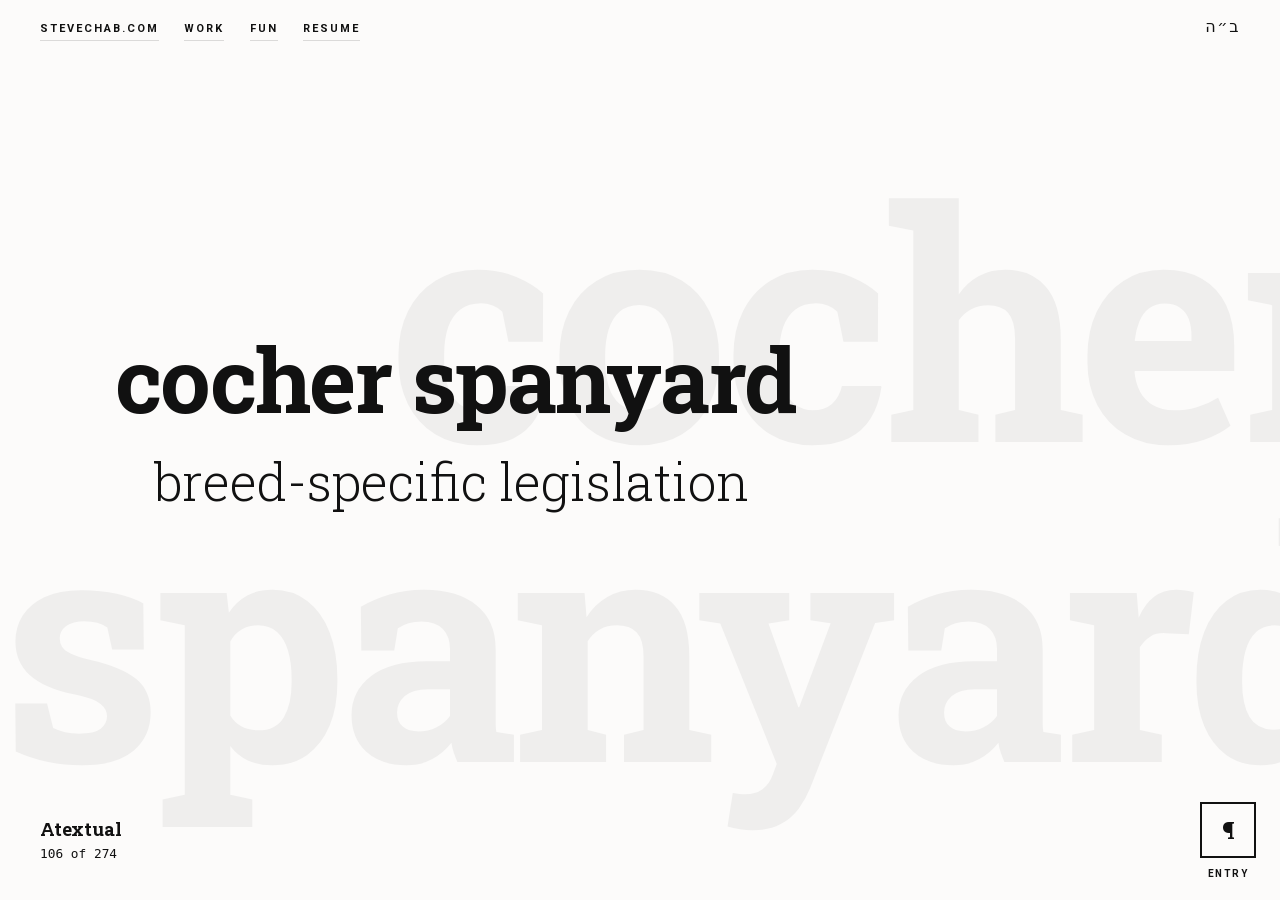
==== atextual/index.html @ 8f7218b8 "I did it." ====
<!doctype html>
<html lang="en">

<head>
  <meta charset="utf-8">
  <title>Atextual, a Dictionary of Fake Band Names by Steve Chab</title>
  <meta name="description" content="A dictionary of fake band names and song titles, hundreds of entries deep. Press for the next one.">
  <meta name="viewport" content="width=device-width, initial-scale=1">
  <link rel="canonical" href="https://stevechab.com/atextual/">

  <meta name="author" content="Steve Chab">
  <meta name="theme-color" content="#fcfbfa" media="(prefers-color-scheme: light)">
  <meta name="theme-color" content="#0a0a0a" media="(prefers-color-scheme: dark)">

  <meta property="og:type" content="website">
  <meta property="og:site_name" content="Steve Chab">
  <meta property="og:url" content="https://stevechab.com/atextual/">
  <meta property="og:title" content="Atextual, a Dictionary of Fake Band Names by Steve Chab">
  <meta property="og:description" content="A dictionary of fake band names and song titles, hundreds of entries deep. Press for the next one.">
  <meta property="og:image" content="https://stevechab.com/share-card.png">
  <meta property="og:image:width" content="1200">
  <meta property="og:image:height" content="630">
  <meta property="og:image:alt" content="Steve Chab's signature mark over his name and the line: I make the internet pretty.">
  <meta name="twitter:card" content="summary_large_image">
  <meta name="twitter:image:alt" content="Steve Chab's signature mark over his name and the line: I make the internet pretty.">

  <link rel="icon" href="../favicon.ico" sizes="32x32">
  <link rel="icon" href="../favicon.svg" type="image/svg+xml">
  <link rel="apple-touch-icon" href="../icon.png">

  <link rel="preload" href="../fonts/roboto-latin.woff2" as="font" type="font/woff2" crossorigin>
  <link rel="preload" href="../fonts/roboto-slab-latin.woff2" as="font" type="font/woff2" crossorigin>

  <link rel="stylesheet" href="../css/site.css">
  <link rel="stylesheet" href="../css/piece.css">

  <style>
    /* ── The entry ────────────────────────────────────────────────────
       Two layers. The ghost is the same term set huge and almost
       invisible, and it runs the height of the frame rather than the
       stage, so a word taller than the stage reads whole instead of
       stopping at the nav. The entry is the readable layer in front. */

    /* The ghost is a child of the frame, so the frame is its containing
       block. */

    .piece { position: relative; }

    /* The head, stage, and bar drop var(--surface), which is the body
       color anyway, so the ghost can run behind them. */

    .piece__head,
    .piece__stage,
    .bar { background: transparent; }

    .entry {
      position: absolute;
      inset: 0;
      margin: 0;
      padding: 8vh 5vw 8vh 9vw;
      display: grid;
      align-content: center;
      overflow: hidden;
      z-index: 1;
    }

    .entry__term {
      margin: 0;
      font-family: var(--font-slab);
      font-weight: 700;
      font-size: clamp(2rem, 7vw, 6rem);
      line-height: 1.05;
      letter-spacing: -.02em;
    }

    .entry__definition {
      margin: 3vh 0 0 3vw;
      font-family: var(--font-slab);
      font-weight: 300;
      font-size: clamp(1.1rem, 4vw, 3.2rem);
      line-height: 1.15;
    }

    /* Full height of the frame, under everything. Grid holds the term
       low and right, so a long one grows upward behind the nav and the
       transform stays free for the slide-in keyframe. */

    .ghost {
      position: absolute;
      inset: 0;
      z-index: 0;
      display: grid;
      align-content: end;
      justify-items: end;
      padding-bottom: 8%;
      overflow: hidden;
      pointer-events: none;
    }

    .ghost__term {
      margin-right: -2vw;
      max-width: none;
      font-family: var(--font-slab);
      font-weight: 700;
      font-size: 25vw;
      line-height: 1;
      letter-spacing: -.025em;
      text-align: right;
      opacity: .05;
    }

    @keyframes entry-in {
      from { opacity: 0; transform: translateY(.6rem); }
      to   { opacity: 1; transform: translateY(0); }
    }

    @keyframes ghost-in {
      0%, 10% { opacity: 0; transform: translateX(-35vw); }
      100%    { opacity: .05; transform: translateX(0); }
    }

    /* Stripped and re-added on every press, so each run is a fresh one.
       It rides on the frame rather than the stage, because the ghost
       hangs off the frame. */

    .is-fresh .entry { animation: entry-in var(--duration-slow) var(--ease-out) 1; }
    .is-fresh .ghost__term { animation: ghost-in calc(var(--duration-slow) * 2) var(--ease-out) 1; }

    /* Without scripting the stage is empty, so it says so and points at
       the raw data. */
    .no-js-note {
      position: relative;
      z-index: 2;
      padding: var(--space-8) 0;
      font-size: 1.05rem;
    }
  </style>
</head>

<body class="piece">

  <a class="skip-link" href="#controls">Skip to the controls</a>

  <header class="shell masthead piece__head">
    <nav class="nav" aria-label="Main">
      <a class="nav__link" href="../">stevechab.com</a>
      <a class="nav__link" href="../work/">Work</a>
      <a class="nav__link" href="../fun/">Fun</a>
      <a class="nav__link" href="../resume/">Resume</a>
    </nav>

    <p class="masthead__baruch" title="Baruch Hashem, blessed is the name"><span class="sr-only">Baruch Hashem, blessed is the name </span><span lang="he">ב״ה</span></p>
  </header>

  <div class="ghost" aria-hidden="true">
    <span class="ghost__term"></span>
  </div>

  <main class="piece__stage">
    <noscript>
      <p class="no-js-note shell">This one runs on JavaScript. Turn it on and reload for the dictionary, or <a href="atextual.json">read the raw entries as JSON</a>.</p>
    </noscript>

    <dl class="entry" id="entry" aria-live="polite">
      <dt class="entry__term"></dt>
      <dd class="entry__definition"></dd>
    </dl>
  </main>

  <div class="shell bar" id="controls" tabindex="-1">
    <div class="bar__id">
      <h1 class="bar__title">Atextual</h1>
      <p class="bar__readout" aria-live="polite"><span class="sr-only">Entry </span><b id="entry-count">1 of 274</b></p>
    </div>

    <div class="bar__controls">
      <div class="control">
        <button class="control__btn" type="button" id="next-btn" aria-labelledby="cap-next">
          <span class="control__mark" aria-hidden="true">&#182;</span>
        </button>
        <span class="control__caption" id="cap-next"><span class="sr-only">Next </span>Entry</span>
      </div>
    </div>
  </div>

  <script>
    (function () {
      var json = [
      { "term": "additional brain invite", "definition": "two heads are better than one" },
      { "term": "alumini", "definition": "aluminum alumni" },
      { "term": "anaphoraphobia", "definition": "anaphoraphobia" },
      { "term": "brain list", "definition": "behavioral economics party" },
      { "term": "brain panel", "definition": "lobotomic accessory" },
      { "term": "brain trust", "definition": "lobotomic savings account" },
      { "term": "Cascade's Palette", "definition": "the treatment of the new confetti sounds uncertain" },
      { "term": "crap and gown", "definition": "nervous scholar" },
      { "term": "fellowship ticker", "definition": "rate of scholars" },
      { "term": "global tweaks", "definition": "mini revolts or adjustments" },
      { "term": "internalish", "definition": "sort of inside" },
      { "term": "modern language meatball", "definition": "departmental logo" },
      { "term": "self-inflicted hiatus", "definition": "accidental vacation" },
      { "term": "semiquincentennial", "definition": "a celebration of prefixes" },
      { "term": "superterse", "definition": "punctual punctuation" },
      { "term": "tartan haze", "definition": "psychedelic bagpipes" },
      { "term": "unheralded librarians", "definition": "accidentally organized not Herald" },
      { "term": "universalizable", "definition": "anarchist scholars" },
      { "term": "vulgarisms", "definition": "new modern language collection" },
      { "term": "comic sans revival", "definition": "evangelical email signature" },
      { "term": "crooked y project", "definition": "make the logo bigger" },
      { "term": "faux crispness", "definition": "afraid to make visible again" },
      { "term": "fluorescence olive", "definition": "the other name for chartreuse" },
      { "term": "genericide", "definition": "pathetic aesthetics" },
      { "term": "isolated business people", "definition": "take off your clipping mask" },
      { "term": "LarvaScript", "definition": "Steve Chab dot calm" },
      { "term": "layer 0", "definition": "transparent background check" },
      { "term": "lazy triangle", "definition": "melting percussionist" },
      { "term": "light black", "definition": "dark white" },
      { "term": "necrocolors", "definition": "goth Pantone swatches" },
      { "term": "neutral brand interaction", "definition": "make the logo bigger" },
      { "term": "pixels per finger", "definition": "cubits for computing" },
      { "term": "subtle obsession with specificity", "definition": "essentially quirky images" },
      { "term": "subtly brutalist", "definition": "slight vanity constraints" },
      { "term": "ultra lava", "definition": "fluorescent salmon" },
      { "term": "vague colors", "definition": "grayscale gayscale" },
      { "term": "vertically centered", "definition": "symmetrically planked" },
      { "term": "wrong theory", "definition": "ruin your creations" },
      { "term": "bat shortage", "definition": "splurge for chiroptera" },
      { "term": "chocolate rifles", "definition": "when it's okay to put a gun in your mouth" },
      { "term": "chromatoast", "definition": "chromatic croutons" },
      { "term": "crock potty mouth", "definition": "vulgar food innuendos" },
      { "term": "cucumbersome", "definition": "giant cucumber" },
      { "term": "elvis pretzely", "definition": "snacks with pompadours" },
      { "term": "experimental orchard", "definition": "polyrhythmic cocktail" },
      { "term": "farmy", "definition": "agricultural manner" },
      { "term": "hogs & kisses", "definition": "bacon addiction" },
      { "term": "holy curds", "definition": "pure" },
      { "term": "honeycreeper", "definition": "horrible molasses surplus" },
      { "term": "Institute for Maple Syrup", "definition": "6 degrees of Canadian bacon" },
      { "term": "lean hogs", "definition": "jumbo shrimp" },
      { "term": "major sours", "definition": "authoritartive" },
      { "term": "matte spinach finish", "definition": "milk-dusted veggies" },
      { "term": "poisonous edibles", "definition": "noxious noshing" },
      { "term": "regal drooler", "definition": "pit bull waiting for table scraps" },
      { "term": "salmon haggis", "definition": "fish gut delicacy" },
      { "term": "secular cheesecake", "definition": "use Swiss to sanctify" },
      { "term": "sky busting", "definition": "that goose is too far away" },
      { "term": "smart chunks", "definition": "genius barf" },
      { "term": "spooky banana font", "definition": "nature's invisible ink" },
      { "term": "tunnel cake", "definition": "birthday rat" },
      { "term": "bony laugh", "definition": "skeletal snicker" },
      { "term": "boxed parrot", "definition": "mail-order taxidermy" },
      { "term": "brief fright", "definition": "from zero to fearful" },
      { "term": "carbonated blood", "definition": "sparkling morbidity" },
      { "term": "cartoon rainbow of blood", "definition": "anything fake" },
      { "term": "cartoon roboticist", "definition": "mad imaginary villain" },
      { "term": "choice test subjects", "definition": "delicious specimens" },
      { "term": "deathinition", "definition": "morbid dictionary entry" },
      { "term": "deathoscope", "definition": "Hubble's rubble laser" },
      { "term": "deathscort", "definition": "from womb to tomb" },
      { "term": "destructivity", "definition": "scab picker" },
      { "term": "duct tape worm", "definition": "patched by parasites" },
      { "term": "epic smear job", "definition": "ample smearing" },
      { "term": "identity nightmare", "definition": "being insecure to the point of terror" },
      { "term": "meh lab", "definition": "illegally harnessed boredom" },
      { "term": "metallic space cougar", "definition": "mom's intergalactic cockpit" },
      { "term": "revengine", "definition": "revenge engine" },
      { "term": "secretly relieved", "definition": "cloaked catheter" },
      { "term": "skull farmer", "definition": "digging up remains" },
      { "term": "turning janitrix", "definition": "female custodial hooker" },
      { "term": "victims of overchoice", "definition": "ruined by ampleness" },
      { "term": "working flies", "definition": "insects on a mission" },
      { "term": "algorhythms", "definition": "" },
      { "term": "ambient banger", "definition": "sounds of nodding heads" },
      { "term": "audiosalve", "definition": "acoustic lotion" },
      { "term": "basement feels", "definition": "emo house shows" },
      { "term": "bit banger", "definition": "chiptune trap" },
      { "term": "dismal niche", "definition": "stuck in a sub-genre" },
      { "term": "Dr. Pancake and the Electric Stoves", "definition": "deathcore breeding ground for roller skaters" },
      { "term": "guttural approval", "definition": "vocalist who prefers brie" },
      { "term": "heckno", "definition": "evangelical EDM compilation" },
      { "term": "hefty leek", "definition": "Heavy Vegetable cover band" },
      { "term": "meth grips", "definition": "secular hip-hop addiction" },
      { "term": "music of the gaps", "definition": "personalized" },
      { "term": "smooth gabber", "definition": "jumbo shrimp juking it out" },
      { "term": "tonal annihilation", "definition": "chords of death" },
      { "term": "Africadabra", "definition": "black magic" },
      { "term": "anti-entertainment", "definition": "haters of fun" },
      { "term": "assault raffle", "definition": "buy every 50/50 ticket" },
      { "term": "battery pits", "definition": "the uneatable part of a battery" },
      { "term": "bitter & blind critic barking", "definition": "opportunities for stress and fear" },
      { "term": "boar meats world", "definition": "pigs in puberty" },
      { "term": "bungsnot", "definition": "you're a booger stopper" },
      { "term": "coal rainbow", "definition": "gay chemical spill" },
      { "term": "cocher spanyard", "definition": "breed-specific legislation" },
      { "term": "cocoa butler", "definition": "salve for servants" },
      { "term": "complicated hoard progression", "definition": "organized beyond recognition" },
      { "term": "crunchy mommy porn", "definition": "50 shades of organic whey" },
      { "term": "David Blame", "definition": "reciprocal circus acts" },
      { "term": "dismantling batteries", "definition": "wear gloves" },
      { "term": "fluxtravagant", "definition": "extreme flux" },
      { "term": "future clips", "definition": "feminist haircut critique" },
      { "term": "glass lightning rod", "definition": "anything fragile" },
      { "term": "goat dents", "definition": "don't park in a petting zoo" },
      { "term": "golden marches", "definition": "fast food identity politics" },
      { "term": "homotextual", "definition": "transgender trendsetter" },
      { "term": "imaginating", "definition": "examinating imagined images" },
      { "term": "irregular replies", "definition": "suspicion confirmed" },
      { "term": "knitted uterus", "definition": "womb simulator" },
      { "term": "laxatative", "definition": "continuous laxatives" },
      { "term": "merry chrispness", "definition": "tis the season for focus" },
      { "term": "midnightish", "definition": "about midnight" },
      { "term": "mobile composting", "definition": "throwing apple cores from a vehicle" },
      { "term": "mooty blues", "definition": "big" },
      { "term": "newborn vipers", "definition": "bitin' worms" },
      { "term": "paradoxical oxymoron", "definition": "illogically unacceptable" },
      { "term": "party residue", "definition": "wear shoes" },
      { "term": "Polish phonetic spelling", "definition": "shinola" },
      { "term": "Prita", "definition": "calico at legal drinking age" },
      { "term": "probablems", "definition": "probable problem" },
      { "term": "probelly", "definition": "probably spelled wrong" },
      { "term": "purgative purgatively", "definition": "proper obliteration" },
      { "term": "rainbow drool", "definition": "that spit is gay" },
      { "term": "raving excel lunatic", "definition": "techno for admins" },
      { "term": "scuba driver", "definition": "scuber" },
      { "term": "shark value", "definition": "the recordings of natural predators" },
      { "term": "shooter downer", "definition": "phase never" },
      { "term": "silent consonants", "definition": "pshhhh" },
      { "term": "silver streakers", "definition": "nudist gym for seniors" },
      { "term": "slow danger", "definition": "sloth with rabies" },
      { "term": "suddenlies", "definition": "almost now" },
      { "term": "super face glue", "definition": "sticky smirk" },
      { "term": "super obliterated", "definition": "nukes and crannies" },
      { "term": "tin foliage", "definition": "preserved while falling" },
      { "term": "tornadic tendencies", "definition": "spheroid addiction" },
      { "term": "transparents", "definition": "momdudes" },
      { "term": "trapezoidish", "definition": "not spheroidal" },
      { "term": "velocichiropractor", "definition": "Jurassic adjustments" },
      { "term": "we'ren't", "definition": "we were not a contraction" },
      { "term": "woahzards", "definition": "unnaturally forward wizards" },
      { "term": "woezards", "definition": "sorely sorrowful wizards" },
      { "term": "zombie aids", "definition": "also kills vampires" },
      { "term": "1000+ rebuttals", "definition": "a different type of overwhelming" },
      { "term": "abba lens", "definition": "godly perspective" },
      { "term": "artificial irreverence", "definition": "atheism" },
      { "term": "atextual", "definition": "hermeneutics troll" },
      { "term": "atomic blessing", "definition": "elaborate groanings of the Holy Spirit" },
      { "term": "black power naps", "definition": "ankh won't save you" },
      { "term": "californification", "definition": "state of sin" },
      { "term": "chiefs of thousands", "definition": "OG middle managers" },
      { "term": "cult therapy", "definition": "new ways of feeling ways of feeling new" },
      { "term": "dead luxury", "definition": "you can't take it with you" },
      { "term": "defy science", "definition": "or deify science" },
      { "term": "exegetical imprecision", "definition": "the mother of liberal theology" },
      { "term": "folklorization", "definition": "religion as commodity" },
      { "term": "gnarly menorah", "definition": "psychedelic klezmer" },
      { "term": "hefty leek", "definition": "Passover seder whip" },
      { "term": "illusions of progress", "definition": "faith in man" },
      { "term": "impastor", "definition": "not real clergy" },
      { "term": "improverbs", "definition": "liberal theology" },
      { "term": "kingdomize", "definition": "Jesus as King" },
      { "term": "logical jesus", "definition": "full" },
      { "term": "Lukewarmness", "definition": "fuzzy Gospel feeling" },
      { "term": "Mennonite mosh pit", "definition": "strange fire" },
      { "term": "moderately immortal", "definition": "kinda living forever" },
      { "term": "neurotheology", "definition": "sheep resonance imaging" },
      { "term": "newt covenant", "definition": "reptiligion" },
      { "term": "nun stop", "definition": "convenience store for clergy" },
      { "term": "ontological tests", "definition": "large multinational qualitative study" },
      { "term": "ordainary", "definition": "ordinary ordination" },
      { "term": "pastorized", "definition": "Renewed Covenant Fidelity" },
      { "term": "paypalcy", "definition": "Vaticanal PayPal account" },
      { "term": "plagued by pink", "definition": "pink eye on Pesach" },
      { "term": "pow'r", "definition": "power but shorter" },
      { "term": "prophetic ecstasy", "definition": "Franciscan frenzy" },
      { "term": "repent of whatever", "definition": "consecrate that thing" },
      { "term": "resurrexual", "definition": "Jesus is my husband" },
      { "term": "reverse jinx", "definition": "blessing in disguise" },
      { "term": "sheep imaging", "definition": "the Good Shepherd knows your thoughts" },
      { "term": "singlasses", "definition": "dark worldview" },
      { "term": "singular female sufformative", "definition": "perfect Jewish wife" },
      { "term": "supernatural soliciting", "definition": "sympathetic church shopping" },
      { "term": "swatchtower", "definition": "Latter Day Paints" },
      { "term": "swine shepherd", "definition": "Satan himself" },
      { "term": "terminal generation", "definition": "repent: the end is near" },
      { "term": "TERUACH", "definition": "Spirit-filled shofar factory" },
      { "term": "volitional nuance", "definition": "subtly willing power" },
      { "term": "acoustic tweezers", "definition": "my favorite appliance" },
      { "term": "behavioral nudges", "definition": "mini manipulations" },
      { "term": "cosmic eraser", "definition": "the object of worship for Stephen Hawkings" },
      { "term": "cosmic parent", "definition": "the object of worship for Stephen Hawkings" },
      { "term": "genetic dullness", "definition": "you look boring" },
      { "term": "humanized rat model", "definition": "Hell to Pitt" },
      { "term": "infantitive", "definition": "and scream they do" },
      { "term": "moon in a bag", "definition": "win at science" },
      { "term": "neurotured", "definition": "healthy neurological diet" },
      { "term": "pigs in a mylar blanket", "definition": "men wrapped in a space suit" },
      { "term": "robosapien", "definition": "more human than human" },
      { "term": "sirs vaccine", "definition": "formality guard" },
      { "term": "solve this puzzle to prove your humanity", "definition": "science" },
      { "term": "subliminal neo-nazism", "definition": "scielence" },
      { "term": "teeth to gum ratio", "definition": "smile" },
      { "term": "umptillionth", "definition": "billions and billions" },
      { "term": "!!''", "definition": "Pronounced False" },
      { "term": "1000 categories", "definition": "field of checkboxes" },
      { "term": "accordions reduce visibility", "definition": "polka bands on a foggy night" },
      { "term": "anonymized snippets", "definition": "byte marks" },
      { "term": "app-athy", "definition": "big brother is watching you laugh out loud" },
      { "term": "authentication outage", "definition": "get off my lawn" },
      { "term": "backticking", "definition": "`this is not a quote`" },
      { "term": "bad request", "definition": "400 reasons to say no" },
      { "term": "blurbing", "definition": "summary snippets" },
      { "term": "bulletize", "definition": "make everything a list" },
      { "term": "case insensitivity", "definition": "shift your senses" },
      { "term": "categorization theory", "definition": "humans aren't strictly rational" },
      { "term": "cipients", "definition": "re: re: re: (no subject)" },
      { "term": "code-blooded", "definition": "outstanding implementations" },
      { "term": "core clobberer", "definition": "delete all the apples" },
      { "term": "corrupt attachments", "definition": "inverted icons" },
      { "term": "custom validity", "definition": "sourcing self" },
      { "term": "data deaf", "definition": "flush privileges" },
      { "term": "domain gnomes", "definition": "trolls that hoard your names dot com" },
      { "term": "ehoarding", "definition": "delete nothing" },
      { "term": "epic sub-task", "definition": "nested tedium" },
      { "term": "escape tool", "definition": "ejectable media" },
      { "term": "feral ampersand", "definition": "extended retro" },
      { "term": "firehosey", "definition": "exquisite and fine whining" },
      { "term": "firewall punching", "definition": "property of cluster services" },
      { "term": "fuzzy matching", "definition": "bigfoot is blurry" },
      { "term": "happiness bucket", "definition": "vats of overflowing data" },
      { "term": "infoglut", "definition": "too much information to assimilate" },
      { "term": "information scent", "definition": "resolving secrets" },
      { "term": "internet hate crimes", "definition": "straw men talking ship" },
      { "term": "lurker", "definition": "persuasive digital experiences" },
      { "term": "machine olfaction", "definition": "“Alexa" },
      { "term": "mixed reality", "definition": "digital certainty index" },
      { "term": "murky privacy waters", "definition": "piece of the puddle" },
      { "term": "new orphan report", "definition": "starving African baby calendar" },
      { "term": "no good skin tone", "definition": "racist emoji" },
      { "term": "online grooming tactics", "definition": "check yourself before you selfie stick yourself" },
      { "term": "operational potpourri", "definition": "not currently surfaced" },
      { "term": "other bucket", "definition": "dirty data live here" },
      { "term": "permission wizard", "definition": "test tube genie" },
      { "term": "positive falses", "definition": "def not" },
      { "term": "pretty errors", "definition": "clunk city" },
      { "term": "python scraper", "definition": "wear gloves" },
      { "term": "re-cursed recursion", "definition": "spheroidal" },
      { "term": "rich operator", "definition": "sort by top hated" },
      { "term": "robosexual", "definition": "hard-on technology" },
      { "term": "scrubbing routine", "definition": "clean data are happy data" },
      { "term": "sealed sub-community boat", "definition": "private internet cruise" },
      { "term": "search engine physics", "definition": "gravity" },
      { "term": "sin is just malware", "definition": "trojan cockroach celebrated" },
      { "term": "strange characters", "definition": "text sanitization" },
      { "term": "three column collapse", "definition": "colonnaded accordionists" },
      { "term": "touch collection", "definition": "swipe and pinch doom" },
      { "term": "traversing eternity", "definition": "oh-my-God machine" },
      { "term": "trivial polyfill", "definition": "useless degraded grace" },
      { "term": "ubiquitous computing", "definition": "this" },
      { "term": "unaugmented", "definition": "your mind is out of context" },
      { "term": "unnaturally forward", "definition": "digital etiquette blunder" },
      { "term": "utility fog", "definition": "blankly staring at 1000 yogurts" },
      { "term": "wizard flow", "definition": "black magic emcees" }
      ];

      var term       = document.querySelector('.entry__term');
      var definition = document.querySelector('.entry__definition');
      var ghost      = document.querySelector('.ghost__term');
      var count      = document.getElementById('entry-count');
      var frame      = document.body;
      var button     = document.getElementById('next-btn');
      var mark       = button.querySelector('.control__mark');

      // Opens at a random entry, then reads forward in order and wraps.
      var current = Math.floor(Math.random() * json.length);
      var first   = true;

      function nextEntry() {
        if (!first) { current = (current + 1) % json.length; }
        first = false;

        var i = current;
        term.textContent       = json[i].term;
        definition.textContent = json[i].definition;
        ghost.textContent      = json[i].term;
        count.textContent      = (i + 1) + ' of ' + json.length;

        // Restart the run: strip the class, force a reflow so the
        // browser sees the animation end, then put it back.
        frame.classList.remove('is-fresh');
        void frame.offsetWidth;
        frame.classList.add('is-fresh');
      }

      function turnMark() {
        mark.classList.remove('control__mark--turning');
        void mark.offsetWidth;
        mark.classList.add('control__mark--turning');
      }

      mark.addEventListener('animationend', function () {
        mark.classList.remove('control__mark--turning');
      });

      button.addEventListener('click', function () {
        nextEntry();
        turnMark();
      });

      nextEntry();
    }());
  </script>

  <script src="../js/jump.js" defer></script>

</body>

</html>
---- css/site.css ----
/* ==================================================================
   stevechab.com — the shell
   ==================================================================
   Tokens, base elements, and the parts every page carries: skip link,
   running head, footer, wordmark, focus, motion guard, print. Page
   layout lives in each page's own partial.

   Contrast ratios in comments are measured. WCAG 2.2 AA asks 4.5:1
   for body text, 3:1 for large text and non-text UI.
   ================================================================== */

/* ------------------------------------------------------------------
   Fonts, self-hosted
   ------------------------------------------------------------------
   Variable builds: one file per family per subset carries the whole
   100 to 900 axis. unicode-range keeps latin-ext unfetched until a
   page sets a character in it, so an English page takes the two latin
   files and stops.

   Licence and provenance: web/fonts/LICENSE.txt
   ------------------------------------------------------------------ */

@font-face {
  font-family: 'Roboto';
  font-style: normal;
  font-weight: 100 900;
  font-display: swap;
  src: url(../fonts/roboto-latin-ext.woff2) format('woff2');
  unicode-range: U+0100-02BA, U+02BD-02C5, U+02C7-02CC, U+02CE-02D7, U+02DD-02FF,
    U+0304, U+0308, U+0329, U+1D00-1DBF, U+1E00-1E9F, U+1EF2-1EFF, U+2020,
    U+20A0-20AB, U+20AD-20C0, U+2113, U+2C60-2C7F, U+A720-A7FF;
}

@font-face {
  font-family: 'Roboto';
  font-style: normal;
  font-weight: 100 900;
  font-display: swap;
  src: url(../fonts/roboto-latin.woff2) format('woff2');
  unicode-range: U+0000-00FF, U+0131, U+0152-0153, U+02BB-02BC, U+02C6, U+02DA, U+02DC,
    U+0304, U+0308, U+0329, U+2000-206F, U+20AC, U+2122, U+2191, U+2193,
    U+2212, U+2215, U+FEFF, U+FFFD;
}

@font-face {
  font-family: 'Roboto Slab';
  font-style: normal;
  font-weight: 100 900;
  font-display: swap;
  src: url(../fonts/roboto-slab-latin-ext.woff2) format('woff2');
  unicode-range: U+0100-02BA, U+02BD-02C5, U+02C7-02CC, U+02CE-02D7, U+02DD-02FF,
    U+0304, U+0308, U+0329, U+1D00-1DBF, U+1E00-1E9F, U+1EF2-1EFF, U+2020,
    U+20A0-20AB, U+20AD-20C0, U+2113, U+2C60-2C7F, U+A720-A7FF;
}

@font-face {
  font-family: 'Roboto Slab';
  font-style: normal;
  font-weight: 100 900;
  font-display: swap;
  src: url(../fonts/roboto-slab-latin.woff2) format('woff2');
  unicode-range: U+0000-00FF, U+0131, U+0152-0153, U+02BB-02BC, U+02C6, U+02DA, U+02DC,
    U+0304, U+0308, U+0329, U+2000-206F, U+20AC, U+2122, U+2191, U+2193,
    U+2212, U+2215, U+FEFF, U+FFFD;
}


:root {
  color-scheme: light dark;

  /* --- primitives: ink and paper --- */
  --black: #000;
  --white: #fff;
  --ink-900: #111;          /* body text on light */
  --paper-50: #fcfbfa;      /* light surface */
  --ink-050: #f2f0ee;       /* body text on dark */
  --paper-950: #0a0a0a;     /* dark surface */

  /* --- primitives: the accent ramp, one hue family --- */
  --accent-300: #f89;       /* 9.23:1 on #000, hover on dark */
  --accent-400: #f67;       /* 7.42:1 on #000, 6.99:1 on #0a0a0a */
  --accent-600: #d24;       /* 4.79:1 on #fff, 4.55:1 on #fcfbfa */
  --accent-800: #b23;       /* 6.20:1 on #fff, hover on light */

  /* --- semantic: light surface (default) --- */
  --surface: var(--paper-50);
  --surface-raised: var(--white);
  --text: var(--ink-900);
  --rule: rgba(17, 17, 17, .14);
  --link: var(--accent-600);
  --link-hover: var(--accent-800);
  --focus-ring: var(--accent-600);
  --selection: #f89;

  /* --- type --- */
  --font-slab: 'Roboto Slab', Georgia, 'Times New Roman', serif;
  --font-sans: 'Roboto', system-ui, -apple-system, sans-serif;
  --font-mono: ui-monospace, 'SF Mono', Menlo, monospace;
  --text-xs:   .75rem;
  --text-sm:   .875rem;
  --text-base: 1.0625rem;
  --text-lg:   1.25rem;
  --text-xl:   1.5625rem;
  --text-2xl:  1.953rem;
  --text-3xl:  2.441rem;
  --text-4xl:  3.052rem;
  --leading-tight: 1.15;
  --leading-snug: 1.35;
  --leading-normal: 1.75;
  --measure: 65ch;

  /* --- spacing, 4px base --- */
  --space-1: .25rem;
  --space-2: .5rem;
  --space-3: .75rem;
  --space-4: 1rem;
  --space-6: 1.5rem;
  --space-8: 2rem;
  --space-12: 3rem;
  --space-16: 4rem;
  --space-24: 6rem;

  /* --- borders and radius --- */
  --border-width: 1px;
  --border-width-thick: 2px;
  --radius-sm: 2px;

  /* --- z-index, no magic numbers --- */
  --z-base: 0;
  --z-raised: 10;
  --z-sticky: 100;
  --z-header: 1000;
  --z-overlay: 10000;

  /* --- motion --- */
  --duration-fast: .18s;
  --duration-slow: 1s;
  --ease-out: cubic-bezier(.22, 1, .36, 1);
  --ease-in-out: cubic-bezier(.65, 0, .35, 1);

  /* --- shell --- */
  --shell-max: 1560px;
  --shell-pad: 2.5rem;
}

@media (prefers-color-scheme: dark) {
  :root {
    --surface: var(--paper-950);
    --surface-raised: var(--black);
    --text: var(--ink-050);
    --rule: rgba(242, 240, 238, .18);
    --link: var(--accent-400);
    --link-hover: var(--accent-300);
    --focus-ring: var(--accent-400);
    --selection: #d24;
  }
}

@media (max-width: 767px) {
  :root { --shell-pad: 1.25rem; }
}

/* ==================================================================
   Base
   ================================================================== */

*, *::before, *::after { box-sizing: border-box; }

html {
  -webkit-text-size-adjust: 100%;
  scroll-behavior: smooth;
}

body {
  margin: 0;
  background: var(--surface);
  color: var(--text);
  font-family: var(--font-sans);
  font-weight: 300;
  font-size: var(--text-base);
  line-height: var(--leading-normal);
  padding-bottom: var(--space-8);
}

::selection { background: var(--selection); color: var(--ink-900); }

img, svg, video, canvas, iframe { max-width: 100%; vertical-align: middle; }

/* The width and height attributes reserve the box before the file
   lands; height: auto lets it shrink with the column and keep the
   ratio. A <video> needs it said out loud, or the height attribute is
   taken as a pixel height and the frame stretches. */
img, video { height: auto; }

h1, h2, h3, h4 { font-family: var(--font-slab); font-weight: 700; }

a {
  color: var(--link);
  text-decoration: underline;
  text-decoration-thickness: 1.5px;
  text-underline-offset: .22em;
  text-decoration-skip-ink: none;
  transition: text-decoration-thickness var(--duration-fast) var(--ease-out);
}

a:hover {
  color: var(--link-hover);
  text-decoration-thickness: 3px;
}

/* One ring, measured over 3:1 on both surfaces. */
a:focus-visible,
button:focus-visible,
summary:focus-visible,
input:focus-visible,
select:focus-visible,
textarea:focus-visible,
[tabindex]:focus-visible {
  outline: 3px solid var(--focus-ring);
  outline-offset: 3px;
  border-radius: var(--radius-sm);
}

@supports not selector(:focus-visible) {
  a:focus, button:focus, input:focus, select:focus, textarea:focus {
    outline: 3px solid var(--focus-ring);
    outline-offset: 3px;
  }
}

.sr-only {
  position: absolute;
  width: 1px;
  height: 1px;
  padding: 0;
  margin: -1px;
  overflow: hidden;
  clip: rect(0, 0, 0, 0);
  white-space: nowrap;
  border: 0;
}

/* ==================================================================
   Skip link — first in tab order on every page
   ================================================================== */

.skip-link {
  position: absolute;
  left: var(--space-2);
  top: var(--space-2);
  z-index: var(--z-overlay);
  padding: var(--space-2) var(--space-4);
  background: var(--surface-raised);
  color: var(--text);
  border: var(--border-width-thick) solid var(--focus-ring);
  text-decoration: none;
  transform: translateY(-250%);
  transition: transform var(--duration-fast) var(--ease-out);
}

.skip-link:focus { transform: translateY(0); }

/* Jump targets. js/jump.js moves the keyboard to whatever a same-page
   link points at. The target is out of the Tab order and only ever
   focused on purpose, so it draws no ring. */

[tabindex="-1"]:focus { outline: none; }

/* ==================================================================
   Shell: running head, footer
   ================================================================== */

.shell {
  max-width: var(--shell-max);
  margin: 0 auto;
  padding-left: var(--shell-pad);
  padding-right: var(--shell-pad);
}

/* Nav flush left, ב״ה in the right corner. The auto margin does that,
   not space-between: narrow screens wrap the blessing onto a line of
   its own, where space-between would drop it back to the left. */

.masthead {
  display: flex;
  align-items: baseline;
  justify-content: space-between;
  gap: var(--space-4) var(--space-8);
  flex-wrap: wrap;
  padding-top: 1.1rem;
  padding-bottom: 1.3rem;
}

.masthead__baruch {
  margin: 0;
  margin-inline-start: auto;
  font-size: 16px;
  font-family: system-ui, sans-serif;
  letter-spacing: .1em;
}

.nav {
  display: flex;
  flex-wrap: wrap;
  justify-content: flex-start;
  gap: .9rem 1.6rem;
  align-items: baseline;
}

.nav__link {
  font-size: 11px;
  font-weight: 700;
  letter-spacing: .18em;
  text-transform: uppercase;
  color: var(--text);
  text-decoration: none;
  border-bottom: var(--border-width) solid var(--rule);
  padding-bottom: 2px;
  /* The box measures 22px, under WCAG 2.2's 24px target floor. The 3px
     goes on top so the rule under the word stays put: hover and current
     trade the same 3px between padding and border. */
  padding-top: 3px;
}

.nav__link:hover {
  color: var(--text);
  border-bottom-color: var(--link);
  border-bottom-width: 3px;
  padding-bottom: 0;
}

.nav__link[aria-current="page"] {
  border-bottom: 3px solid var(--link);
  padding-bottom: 0;
}

.wordmark {
  text-align: center;
  padding: var(--space-6) 0 1.6rem;
}

.wordmark__mark {
  display: block;
  width: 100%;
  max-width: 900px;
  min-width: 180px;
  margin: 0 auto calc(var(--space-6));
}

.site-footer {
  margin-top: var(--space-8);
  padding-top: var(--space-8);
  border-top: var(--border-width) solid var(--rule);
  display: flex;
  flex-wrap: wrap;
  gap: var(--space-4);
  align-items: center;
  justify-content: space-between;
  font-weight: 400;
}

.site-footer__nav {
  display: flex;
  flex-wrap: wrap;
  gap: 1.1rem;
  font-size: .8rem;
}

.site-footer__place {
  margin: 0;
  font-size: .72rem;
  letter-spacing: .14em;
  text-transform: uppercase;
}

/* ==================================================================
   Page head — every page after the homepage
   ==================================================================
   /work, /fun, and /resume all open the same way: a slab title at the
   homepage's h1 size, one lede at the homepage's lede size, both flush
   with the shell's left margin.
   ================================================================== */

.sheet-head {
  padding-top: var(--space-8);
  padding-bottom: var(--space-4);
}

.sheet-head__title {
  margin: 0 0 .9rem;
  font-size: 2.2rem;
  line-height: var(--leading-tight);
  letter-spacing: -.015em;
}

.sheet-head__lede {
  margin: 0 0 1.2rem;
  font-size: 1.32rem;
  line-height: 1.62;
}

/* ==================================================================
   Section label
   ==================================================================
   The small uppercase heading that names a column, a group, or a
   resume section. Sizes and margins belong to the page that uses it.
   Both the label and its gloss sit at full ink; a muted gray here
   measures near 2.5:1 and fails AA.
   ================================================================== */

.label {
  font-family: var(--font-sans);
  font-weight: 700;
  letter-spacing: .18em;
  text-transform: uppercase;
  color: var(--text);
  text-align: left;
}

.label__gloss { font-weight: 400; }

/* ==================================================================
   The empty slot
   ==================================================================
   Placeholder. Every .slot is a hole waiting for a real <img> or
   <video>, and nothing else in the stylesheet depends on it.
   ================================================================== */

.slot {
  display: grid;
  align-content: center;
  gap: var(--space-2);
  padding: var(--space-6);
  border: var(--border-width-thick) dashed var(--rule);
  border-radius: var(--radius-sm);
  aspect-ratio: 16 / 10;
  text-align: left;
}

.slot--video { aspect-ratio: 16 / 9; }
.slot--tall { aspect-ratio: 4 / 5; }

.slot__kind {
  margin: 0;
  font-size: .68rem;
  font-weight: 700;
  letter-spacing: .2em;
  text-transform: uppercase;
}

.slot__note {
  margin: 0;
  font-size: .9rem;
  line-height: var(--leading-snug);
}

/* ==================================================================
   Motion guard
   ==================================================================
   This site ships strobing and flashing work on purpose. A reduced
   motion setting stops every animation, including ones declared in a
   page's own <style> block.
   ================================================================== */

@media (prefers-reduced-motion: reduce) {
  html { scroll-behavior: auto; }

  *, *::before, *::after {
    animation-duration: .001ms !important;
    animation-iteration-count: 1 !important;
    animation-delay: 0ms !important;
    transition-duration: .001ms !important;
    transition-delay: 0ms !important;
  }

  video, canvas { animation-play-state: paused !important; }
}

/* ==================================================================
   Print
   ==================================================================
   Every page prints as a document.
   ================================================================== */

@media print {
  body {
    background: #fff;
    color: #000;
    font-size: 11pt;
    padding-bottom: 0;
  }

  a { color: #000; }

  /* The running head is chrome; the page's own h1 carries the identity. */
  .skip-link,
  .masthead,
  .slot { display: none; }
}
---- css/piece.css ----
/* ==================================================================
   The piece shell — every full-bleed art page
   ==================================================================
   /logo, /atextual, /tartan, and /larvascript are single-screen
   pieces sharing one frame: the site masthead on top, the art filling
   everything between, a control bar underneath. No site footer; these
   pages are one screen with no scroll.

   Tokens, masthead, nav, focus ring, and the motion guard come from
   css/site.css.
   ================================================================== */

/* --- the frame ------------------------------------------------------ */

.piece {
  min-height: 100dvh;
  display: grid;
  grid-template-rows: auto minmax(0, 1fr) auto;
  padding-bottom: 0;
}

/* .shell centers itself with auto inline margins, which on a grid item
   shrinks to fit instead of stretching, so the head and the bar claim
   the full track back. */

.piece > .shell { width: 100%; }

.piece__head {
  padding-top: .8rem;
  padding-bottom: .9rem;
  background: var(--surface);
  position: relative;
  z-index: var(--z-header);
}

/* The stage clips, never scrolls, and owns its background so a piece
   can go black under a light page. */

.piece__stage {
  position: relative;
  overflow: hidden;
  background: var(--surface);
}

/* No blanket "inset: 0" on stage children: a rule on the child would
   lose to it on specificity, and several pieces need a child that sits
   somewhere other than the four corners. */

/* --- the control bar ------------------------------------------------ */

/* justify-content, not a second auto margin. A long readout can push
   the squares onto a row of their own, where no .bar__id holds the
   free space; two auto margins would split the shared row and leave a
   hole in the middle. flex-end only speaks on rows where nothing else
   claims the space. */

.bar {
  display: flex;
  flex-wrap: wrap;
  align-items: center;
  justify-content: flex-end;
  gap: 1rem var(--shell-pad);
  padding-top: .9rem;
  padding-bottom: 1.1rem;
  background: var(--surface);
  position: relative;
  z-index: var(--z-header);
}

.bar__id {
  display: grid;
  gap: .2rem;
  align-content: center;
  margin-inline-end: auto;
}

.bar__title {
  margin: 0;
  font-size: 1.15rem;
  line-height: var(--leading-tight);
  letter-spacing: -.01em;
}

/* Each control matches the width of its square, so the captions
   underneath cannot push the squares apart. The push to the right edge
   comes from .bar__id claiming the free space, not from an auto margin
   here. */

.bar__controls {
  display: flex;
  flex-wrap: wrap;
  gap: .9rem 1.1rem;
}

/* The readout names what is showing. A polite live region, so a screen
   reader hears the change without losing its place. */

.bar__readout {
  margin: 0;
  align-self: center;
  font-family: var(--font-mono);
  font-size: .8rem;
  line-height: 1.7;
  color: var(--text);
}

.bar__readout b { font-weight: 400; }

.bar__line { display: block; }

/* --- the square control --------------------------------------------
   A 56px square with a 2px rule, a geometric mark, and a caption that
   never hides. The caption is the accessible name, so nothing rides on
   decoding a glyph.

   Toggles fill solid while on, and the caption says the same in words,
   so state is never fill alone. The fill hangs off .is-on rather than
   aria-pressed: these toggles rename themselves (Play becomes Pause),
   and adding the state to ARIA has it announced twice. */

.control {
  flex: 0 0 56px;
  display: flex;
  flex-direction: column;
  align-items: center;
  gap: .45rem;
}

.control__btn {
  width: 100%;
  height: 56px;
  padding: 0;
  border: var(--border-width-thick) solid var(--text);
  border-radius: 0;
  background: transparent;
  color: var(--text);
  display: grid;
  place-items: center;
  cursor: pointer;
  transition: background-color var(--duration-fast) var(--ease-out),
              color var(--duration-fast) var(--ease-out);
}

.control__btn:hover { background: var(--text); color: var(--surface); }

.control__btn.is-on {
  background: var(--text);
  color: var(--surface);
}

.control__mark {
  display: block;
  font-family: var(--font-slab);
  font-size: 1.5rem;
  line-height: 1;
  font-weight: 400;
}

.control__mark--align {
  text-box: trim-start cap alphabetic;
}

.control__mark svg { display: block; fill: currentColor; }

/* One word. Anything longer is screen reader text inside the caption,
   so the accessible name says "Next scene" while the page shows
   "Scene". */

.control__caption {
  font-size: 10px;
  font-weight: 700;
  letter-spacing: .14em;
  text-transform: uppercase;
  color: var(--text);
  text-align: center;
  white-space: nowrap;
}

/* One full turn on press. The class is added on click and removed when
   the turn ends, so a fast press turns every time. */

@keyframes control-turn {
  from { transform: rotate(0turn); }
  to   { transform: rotate(1turn); }
}

.control__mark--turning {
  animation: control-turn .5s var(--ease-out) 1;
}

/* --- chrome away ----------------------------------------------------
   Clicking the art hides the head and the bar, and Escape does the same
   from the keyboard.

   The frame gives up its other two rows at the same time. .piece is a
   three-row grid, and hiding the head and the bar leaves the stage
   auto-placed into the first row, which is auto-sized: the art would
   collapse to nothing instead of going full screen. */

.piece.is-bare {
  grid-template-rows: minmax(0, 1fr);
}

.is-bare .piece__head,
.is-bare .bar {
  display: none;
}

/* The hit target covers the stage and shows nothing, so the art is the
   button. */

.overlay {
  position: absolute;
  inset: 0;
  z-index: 1;
  width: 100%;
  padding: 0;
  border: 0;
  background: transparent;
  cursor: pointer;
}

/* The focus ring on the hit target, drawn by the stage rather than the
   button. Two reasons: .overlay fills the stage exactly and
   .piece__stage clips, so the shared +3px offset paints outside the
   clip; and /larvascript gives the overlay mix-blend-mode and opacity,
   which apply to the element whole, outline included, and blend the
   ring into the art. A pseudo element on the button blends with it.
   The inward outline stays behind @supports for browsers with no
   :has(), where a faint ring beats none. */

.overlay:focus-visible {
  outline: 3px solid var(--focus-ring);
  outline-offset: -6px;
}

@supports not selector(:focus-visible) {
  .overlay:focus { outline: 3px solid var(--focus-ring); outline-offset: -6px; }
}

@supports selector(:has(*)) {
  .overlay:focus-visible { outline: none; }

  .piece__stage:has(.overlay:focus-visible)::after {
    content: '';
    position: absolute;
    inset: 3px;
    z-index: 3;
    border: 3px solid var(--focus-ring);
    border-radius: var(--radius-sm);
    pointer-events: none;
  }
}

/* The hint sits over the hit target, so it stays see-through to the
   pointer; otherwise the corner that says how to restore the controls
   is the one corner that cannot. */

.hint {
  pointer-events: none;
  position: absolute;
  right: var(--space-4);
  bottom: var(--space-4);
  z-index: 2;
  margin: 0;
  padding: .5rem .7rem;
  background: var(--surface);
  color: var(--text);
  font-size: 10px;
  font-weight: 700;
  letter-spacing: .16em;
  text-transform: uppercase;
}

.hint[hidden] { display: none; }

/* --- the motion gate ------------------------------------------------
   A <dialog> opened with showModal(), so the keyboard stays inside it,
   the page behind goes inert, and Escape closes it. The rules below
   only undo what the browser draws around a dialog by default: the
   border, the shrink-to-fit box, and the centering margins. A modal
   dialog rides the top layer, so it needs no z-index.

   The layout hangs off [open]. A closed dialog is display: none by the
   browser's own rules, and a bare .gate { display: grid } would beat
   that and leave the warning on the screen. */

.gate {
  position: fixed;
  inset: 0;
  width: 100%;
  height: 100%;
  max-width: none;
  max-height: none;
  margin: 0;
  border: 0;
  padding: var(--space-4);
  background: var(--surface);
  color: var(--text);
  overflow-y: auto;
}

.gate[open] {
  display: grid;
  place-items: center;
}

.gate::backdrop { background: rgb(0 0 0 / .7); }

.gate__panel {
  border: var(--border-width-thick) solid var(--text);
  padding: 1.6rem;
  max-width: 52ch;
  background: var(--surface);
}

.gate__label {
  margin: 0 0 .4rem;
  font-size: 10px;
  font-weight: 700;
  letter-spacing: .16em;
  text-transform: uppercase;
  color: var(--link);
}

.gate__title {
  margin: 0 0 .7rem;
  font-family: var(--font-slab);
  font-weight: 700;
  font-size: var(--text-lg);
  line-height: var(--leading-snug);
}

.gate__body { margin: 0 0 1.2rem; font-size: .95rem; line-height: 1.6; }

.gate__actions { display: flex; flex-wrap: wrap; gap: .8rem; }

.btn {
  border: var(--border-width-thick) solid var(--text);
  background: transparent;
  color: var(--text);
  font-family: var(--font-sans);
  font-size: 11px;
  font-weight: 700;
  letter-spacing: .16em;
  text-transform: uppercase;
  padding: .85rem 1.2rem;
  cursor: pointer;
}

.btn--solid { background: var(--text); color: var(--surface); }
.btn:hover { background: var(--text); color: var(--surface); }
.btn--solid:hover { background: transparent; color: var(--text); }

/* --- the source field ----------------------------------------------
   The label sits under the box, set like the caption under a square.
   It still comes first in the source; column-reverse moves it, so a
   screen reader hears the name before the box. */

.field {
  display: flex;
  flex-direction: column-reverse;
  gap: .45rem;
  flex: 0 1 22rem;
}

.field__label {
  font-size: 10px;
  font-weight: 700;
  letter-spacing: .14em;
  text-transform: uppercase;
  color: var(--text);
  text-align: left;
}

.field__input {
  height: 40px;
  padding: 0 .7rem;
  border: var(--border-width-thick) solid var(--text);
  border-radius: 0;
  background: var(--surface);
  color: var(--text);
  font-family: var(--font-sans);
  font-size: .95rem;
}

.field__input::placeholder { color: var(--text); opacity: .62; }

/* --- narrow screens -------------------------------------------------
   The bar wraps before the stage gives up its height. Below 600px the
   captions stack under smaller squares, still over the 44px floor. */

@media (max-width: 599px) {
  .bar {
    gap: .55rem .9rem;
    padding-top: .7rem;
    padding-bottom: .7rem;
  }

  .bar__title { font-size: 1rem; }
  .bar__readout { font-size: .72rem; line-height: 1.45; }

  /* The id sits on its own line down here, so the auto margin above has
     nothing to push against and the controls take the right edge. */
  .bar__controls { margin-inline-start: auto; }

  .control { flex-basis: 48px; gap: .3rem; }
  .control__btn { height: 48px; }
  .control__caption { font-size: 9px; letter-spacing: .1em; }

  .field { flex: 1 1 100%; gap: .3rem; }
  .field__input { height: 36px; }

  .gate__panel { padding: 1.1rem; }
  .gate__actions .btn { flex: 1 1 100%; }
}

/* --- print ----------------------------------------------------------
   A screen of animation prints as nothing useful, so the page prints
   its title alone. */

@media print {
  .piece { height: auto; display: block; }
  .piece__stage, .bar__controls, .field, .gate, .gate[open] { display: none; }
}
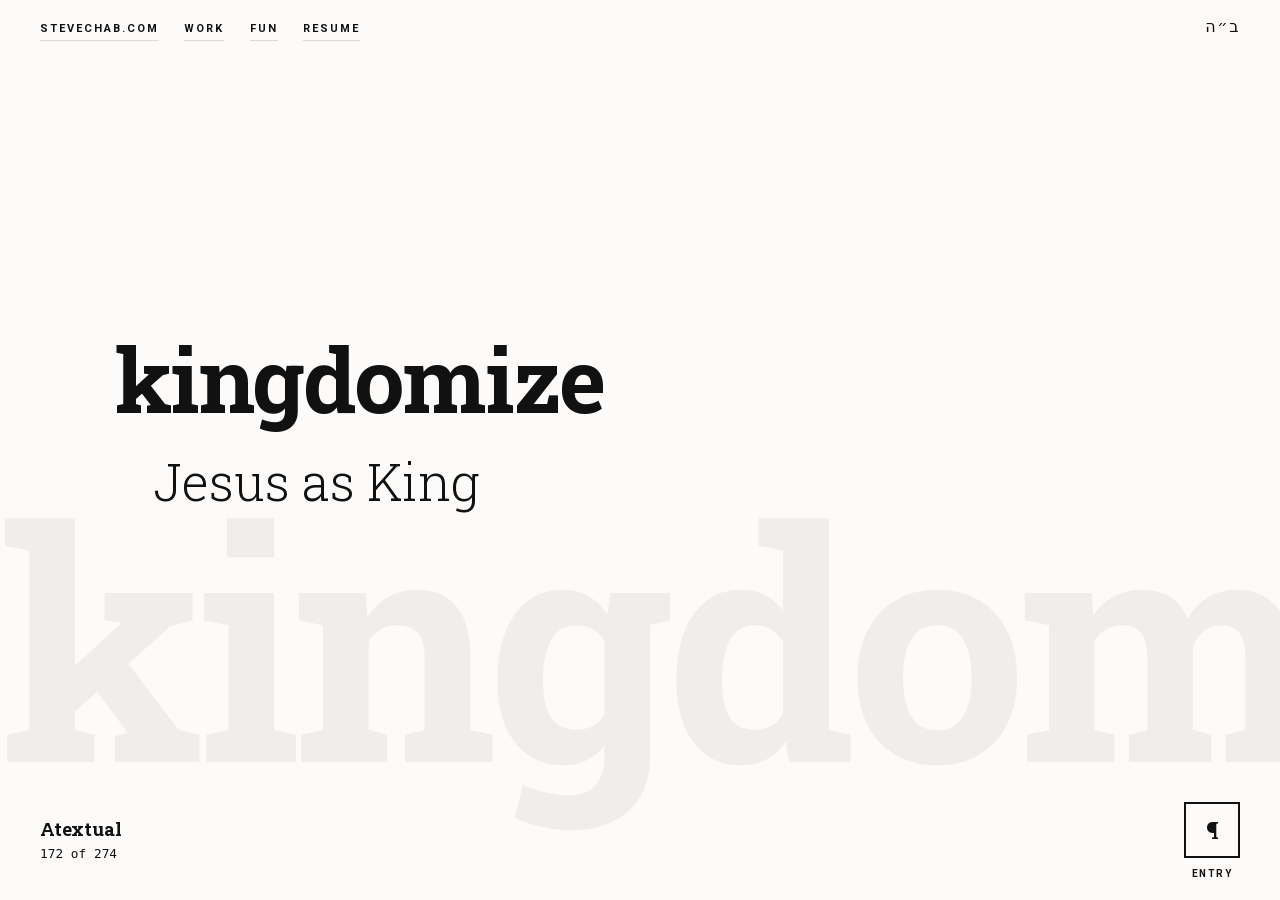
==== commit 6b7fd81d: "hide stuff from SERPs" ====
--- a/atextual/index.html
+++ b/atextual/index.html
@@ -7,6 +7,8 @@
   <meta name="description" content="A dictionary of fake band names and song titles, hundreds of entries deep. Press for the next one.">
   <meta name="viewport" content="width=device-width, initial-scale=1">
   <link rel="canonical" href="https://stevechab.com/atextual/">
+
+  <meta name="robots" content="noindex, noimageindex">
 
   <meta name="author" content="Steve Chab">
   <meta name="theme-color" content="#fcfbfa" media="(prefers-color-scheme: light)">
--- a/css/site.css
+++ b/css/site.css
@@ -79,7 +79,7 @@
   /* --- primitives: the accent ramp, one hue family --- */
   --accent-300: #f89;       /* 9.23:1 on #000, hover on dark */
   --accent-400: #f67;       /* 7.42:1 on #000, 6.99:1 on #0a0a0a */
-  --accent-600: #d24;       /* 4.79:1 on #fff, 4.55:1 on #fcfbfa */
+  --accent-600: #d24;       /* 4.79:1 on #fff, 4.63:1 on #fcfbfa */
   --accent-800: #b23;       /* 6.20:1 on #fff, hover on light */
 
   /* --- semantic: light surface (default) --- */
@@ -347,6 +347,38 @@
   margin: 0 auto calc(var(--space-6));
 }
 
+/* --- chabstract -----------------------------------------------------
+   The wordmark competes with the h1 on mobile, so make it "chabstract."
+   Show partial wordmark as hero instead: zoom-in, crop, and add bg color. */
+
+.wordmark--crop {
+  background-color: var(--accent-400);
+  margin-bottom: var(--space-8);
+  overflow: hidden;
+}
+
+.wordmark--crop .wordmark__mark {
+  transform: scale(9) translateX(-27%) rotate(-5deg);
+}
+
+@media (min-width: 768px) {
+  main.shell > .wordmark--crop {
+    background-color: transparent;
+    margin-bottom: 0;
+    overflow: visible;
+  }
+
+  main.shell > .wordmark--crop .wordmark__mark { transform: none; }
+}
+
+/* --- narrow screens -------------------------------------------------
+   Try to keep nav and the blessing on one line. */
+
+@media (max-width: 767px) {
+  .masthead { column-gap: .75rem; }
+  .nav { gap: .9rem .75rem; }
+}
+
 .site-footer {
   margin-top: var(--space-8);
   padding-top: var(--space-8);
@@ -397,6 +429,7 @@
   margin: 0 0 1.2rem;
   font-size: 1.32rem;
   line-height: 1.62;
+  max-width: var(--measure);
 }
 
 /* ==================================================================
@@ -455,6 +488,222 @@
 }
 
 /* ==================================================================
+   Components
+   ==================================================================
+   The square control, the button, the motion gate, and the source
+   field. Shared by the pieces and /design, so they live here rather
+   than in css/piece.css. The frame around them, head and stage and
+   bar, is still the pieces' own and stays in piece.css.
+   ================================================================== */
+
+/* --- the square control --------------------------------------------
+   A square with a rule and a geometric mark. The caption is the
+   accessible name since the glyph can be abstract.
+
+   The fill uses .is-on rather than aria-pressed since the language
+   sometimes toggles (Play becomes Pause), and adding aria can cause
+   the state to be announced twice. */
+
+.control {
+  flex: none;
+  width: 56px;
+  display: flex;
+  flex-direction: column;
+  align-items: center;
+  gap: .45rem;
+}
+
+.control__btn {
+  width: 100%;
+  height: 56px;
+  padding: 0;
+  border: var(--border-width-thick) solid var(--text);
+  border-radius: 0;
+  background: transparent;
+  color: var(--text);
+  display: grid;
+  place-items: center;
+  cursor: pointer;
+  transition: background-color var(--duration-fast) var(--ease-out),
+              color var(--duration-fast) var(--ease-out);
+}
+
+.control__btn:hover { background: var(--text); color: var(--surface); }
+
+.control__btn.is-on {
+  background: var(--text);
+  color: var(--surface);
+}
+
+.control__mark {
+  display: block;
+  font-family: var(--font-slab);
+  font-size: 1.5rem;
+  line-height: 1;
+  font-weight: 400;
+}
+
+.control__mark--align {
+  text-box: trim-start cap alphabetic;
+}
+
+.control__mark svg { display: block; fill: currentColor; }
+
+/* One word. Anything longer is screen reader text inside the caption,
+   so the accessible name says "Next scene" while the page shows
+   "Scene". */
+
+.control__caption {
+  font-size: 10px;
+  font-weight: 700;
+  letter-spacing: .14em;
+  text-transform: uppercase;
+  color: var(--text);
+  text-align: center;
+  white-space: nowrap;
+}
+
+/* One full turn on press. The class is added on click and removed when
+   the turn ends, so a fast press turns every time. */
+
+@keyframes control-turn {
+  from { transform: rotate(0turn); }
+  to   { transform: rotate(1turn); }
+}
+
+.control__mark--turning {
+  animation: control-turn .5s var(--ease-out) 1;
+}
+
+/* --- the motion gate ------------------------------------------------
+   A <dialog> opened with showModal(), so the keyboard stays inside it,
+   the page behind goes inert, and Escape closes it. The rules below
+   only undo what the browser draws around a dialog by default: the
+   border, the shrink-to-fit box, and the centering margins. A modal
+   dialog rides the top layer, so it needs no z-index.
+
+   The layout hangs off [open]. A closed dialog is display: none by the
+   browser's own rules, and a bare .gate { display: grid } would beat
+   that and leave the warning on the screen. */
+
+.gate {
+  position: fixed;
+  inset: 0;
+  width: 100%;
+  height: 100%;
+  max-width: none;
+  max-height: none;
+  margin: 0;
+  border: 0;
+  padding: var(--space-4);
+  background: var(--surface);
+  color: var(--text);
+  overflow-y: auto;
+}
+
+.gate[open] {
+  display: grid;
+  place-items: center;
+}
+
+.gate::backdrop { background: rgb(0 0 0 / .7); }
+
+.gate__panel {
+  border: var(--border-width-thick) solid var(--text);
+  padding: 1.6rem;
+  max-width: 52ch;
+  background: var(--surface);
+}
+
+.gate__label {
+  margin: 0 0 .4rem;
+  font-size: 10px;
+  font-weight: 700;
+  letter-spacing: .16em;
+  text-transform: uppercase;
+  color: var(--link);
+}
+
+.gate__title {
+  margin: 0 0 .7rem;
+  font-family: var(--font-slab);
+  font-weight: 700;
+  font-size: var(--text-lg);
+  line-height: var(--leading-snug);
+}
+
+.gate__body { margin: 0 0 1.2rem; font-size: .95rem; line-height: 1.6; }
+
+.gate__actions { display: flex; flex-wrap: wrap; gap: .8rem; }
+
+.btn {
+  border: var(--border-width-thick) solid var(--text);
+  background: transparent;
+  color: var(--text);
+  font-family: var(--font-sans);
+  font-size: 11px;
+  font-weight: 700;
+  letter-spacing: .16em;
+  text-transform: uppercase;
+  padding: .85rem 1.2rem;
+  cursor: pointer;
+}
+
+.btn--solid { background: var(--text); color: var(--surface); }
+.btn:hover { background: var(--text); color: var(--surface); }
+.btn--solid:hover { background: transparent; color: var(--text); }
+
+/* --- the source field ----------------------------------------------
+   The label sits under the box, set like the caption under a square.
+   It still comes first in the source; column-reverse moves it, so a
+   screen reader hears the name before the box. */
+
+.field {
+  display: flex;
+  flex-direction: column-reverse;
+  gap: .45rem;
+  flex: 0 1 22rem;
+}
+
+.field__label {
+  font-size: 10px;
+  font-weight: 700;
+  letter-spacing: .14em;
+  text-transform: uppercase;
+  color: var(--text);
+  text-align: left;
+}
+
+.field__input {
+  height: 40px;
+  padding: 0 .7rem;
+  border: var(--border-width-thick) solid var(--text);
+  border-radius: 0;
+  background: var(--surface);
+  color: var(--text);
+  font-family: var(--font-sans);
+  font-size: .95rem;
+}
+
+.field__input::placeholder { color: var(--text); opacity: .62; }
+
+/* --- narrow screens -------------------------------------------------
+   Below 600px the captions stack under smaller squares, still over the
+   44px target floor. */
+
+@media (max-width: 599px) {
+  .control { width: 48px; gap: .3rem; }
+  .control__btn { height: 48px; }
+  .control__caption { font-size: 9px; letter-spacing: .1em; }
+
+  .field { flex: 1 1 100%; gap: .3rem; }
+  .field__input { height: 36px; }
+
+  .gate__panel { padding: 1.1rem; }
+  .gate__actions .btn { flex: 1 1 100%; }
+}
+
+/* ==================================================================
    Motion guard
    ==================================================================
    This site ships strobing and flashing work on purpose. A reduced
@@ -492,8 +741,12 @@
 
   a { color: #000; }
 
-  /* The running head is chrome; the page's own h1 carries the identity. */
+  /* The running head is chrome; the page's own h1 carries the identity.
+     A form field and a dialog print as nothing at all. */
   .skip-link,
   .masthead,
-  .slot { display: none; }
-}
+  .slot,
+  .field,
+  .gate,
+  .gate[open] { display: none; }
+}
--- a/css/piece.css
+++ b/css/piece.css
@@ -6,8 +6,9 @@
    everything between, a control bar underneath. No site footer; these
    pages are one screen with no scroll.
 
-   Tokens, masthead, nav, focus ring, and the motion guard come from
-   css/site.css.
+   Tokens, masthead, nav, focus ring, the square control, the button,
+   the motion gate, the source field, and the motion guard all come
+   from css/site.css. What is left here is the frame itself.
    ================================================================== */
 
 /* --- the frame ------------------------------------------------------ */
@@ -107,86 +108,6 @@
 .bar__readout b { font-weight: 400; }
 
 .bar__line { display: block; }
-
-/* --- the square control --------------------------------------------
-   A 56px square with a 2px rule, a geometric mark, and a caption that
-   never hides. The caption is the accessible name, so nothing rides on
-   decoding a glyph.
-
-   Toggles fill solid while on, and the caption says the same in words,
-   so state is never fill alone. The fill hangs off .is-on rather than
-   aria-pressed: these toggles rename themselves (Play becomes Pause),
-   and adding the state to ARIA has it announced twice. */
-
-.control {
-  flex: 0 0 56px;
-  display: flex;
-  flex-direction: column;
-  align-items: center;
-  gap: .45rem;
-}
-
-.control__btn {
-  width: 100%;
-  height: 56px;
-  padding: 0;
-  border: var(--border-width-thick) solid var(--text);
-  border-radius: 0;
-  background: transparent;
-  color: var(--text);
-  display: grid;
-  place-items: center;
-  cursor: pointer;
-  transition: background-color var(--duration-fast) var(--ease-out),
-              color var(--duration-fast) var(--ease-out);
-}
-
-.control__btn:hover { background: var(--text); color: var(--surface); }
-
-.control__btn.is-on {
-  background: var(--text);
-  color: var(--surface);
-}
-
-.control__mark {
-  display: block;
-  font-family: var(--font-slab);
-  font-size: 1.5rem;
-  line-height: 1;
-  font-weight: 400;
-}
-
-.control__mark--align {
-  text-box: trim-start cap alphabetic;
-}
-
-.control__mark svg { display: block; fill: currentColor; }
-
-/* One word. Anything longer is screen reader text inside the caption,
-   so the accessible name says "Next scene" while the page shows
-   "Scene". */
-
-.control__caption {
-  font-size: 10px;
-  font-weight: 700;
-  letter-spacing: .14em;
-  text-transform: uppercase;
-  color: var(--text);
-  text-align: center;
-  white-space: nowrap;
-}
-
-/* One full turn on press. The class is added on click and removed when
-   the turn ends, so a fast press turns every time. */
-
-@keyframes control-turn {
-  from { transform: rotate(0turn); }
-  to   { transform: rotate(1turn); }
-}
-
-.control__mark--turning {
-  animation: control-turn .5s var(--ease-out) 1;
-}
 
 /* --- chrome away ----------------------------------------------------
    Clicking the art hides the head and the bar, and Escape does the same
@@ -274,121 +195,9 @@
 
 .hint[hidden] { display: none; }
 
-/* --- the motion gate ------------------------------------------------
-   A <dialog> opened with showModal(), so the keyboard stays inside it,
-   the page behind goes inert, and Escape closes it. The rules below
-   only undo what the browser draws around a dialog by default: the
-   border, the shrink-to-fit box, and the centering margins. A modal
-   dialog rides the top layer, so it needs no z-index.
-
-   The layout hangs off [open]. A closed dialog is display: none by the
-   browser's own rules, and a bare .gate { display: grid } would beat
-   that and leave the warning on the screen. */
-
-.gate {
-  position: fixed;
-  inset: 0;
-  width: 100%;
-  height: 100%;
-  max-width: none;
-  max-height: none;
-  margin: 0;
-  border: 0;
-  padding: var(--space-4);
-  background: var(--surface);
-  color: var(--text);
-  overflow-y: auto;
-}
-
-.gate[open] {
-  display: grid;
-  place-items: center;
-}
-
-.gate::backdrop { background: rgb(0 0 0 / .7); }
-
-.gate__panel {
-  border: var(--border-width-thick) solid var(--text);
-  padding: 1.6rem;
-  max-width: 52ch;
-  background: var(--surface);
-}
-
-.gate__label {
-  margin: 0 0 .4rem;
-  font-size: 10px;
-  font-weight: 700;
-  letter-spacing: .16em;
-  text-transform: uppercase;
-  color: var(--link);
-}
-
-.gate__title {
-  margin: 0 0 .7rem;
-  font-family: var(--font-slab);
-  font-weight: 700;
-  font-size: var(--text-lg);
-  line-height: var(--leading-snug);
-}
-
-.gate__body { margin: 0 0 1.2rem; font-size: .95rem; line-height: 1.6; }
-
-.gate__actions { display: flex; flex-wrap: wrap; gap: .8rem; }
-
-.btn {
-  border: var(--border-width-thick) solid var(--text);
-  background: transparent;
-  color: var(--text);
-  font-family: var(--font-sans);
-  font-size: 11px;
-  font-weight: 700;
-  letter-spacing: .16em;
-  text-transform: uppercase;
-  padding: .85rem 1.2rem;
-  cursor: pointer;
-}
-
-.btn--solid { background: var(--text); color: var(--surface); }
-.btn:hover { background: var(--text); color: var(--surface); }
-.btn--solid:hover { background: transparent; color: var(--text); }
-
-/* --- the source field ----------------------------------------------
-   The label sits under the box, set like the caption under a square.
-   It still comes first in the source; column-reverse moves it, so a
-   screen reader hears the name before the box. */
-
-.field {
-  display: flex;
-  flex-direction: column-reverse;
-  gap: .45rem;
-  flex: 0 1 22rem;
-}
-
-.field__label {
-  font-size: 10px;
-  font-weight: 700;
-  letter-spacing: .14em;
-  text-transform: uppercase;
-  color: var(--text);
-  text-align: left;
-}
-
-.field__input {
-  height: 40px;
-  padding: 0 .7rem;
-  border: var(--border-width-thick) solid var(--text);
-  border-radius: 0;
-  background: var(--surface);
-  color: var(--text);
-  font-family: var(--font-sans);
-  font-size: .95rem;
-}
-
-.field__input::placeholder { color: var(--text); opacity: .62; }
-
 /* --- narrow screens -------------------------------------------------
-   The bar wraps before the stage gives up its height. Below 600px the
-   captions stack under smaller squares, still over the 44px floor. */
+   The bar wraps before the stage gives up its height. The squares and
+   the source field shrink in css/site.css, where they live. */
 
 @media (max-width: 599px) {
   .bar {
@@ -404,15 +213,6 @@
      nothing to push against and the controls take the right edge. */
   .bar__controls { margin-inline-start: auto; }
 
-  .control { flex-basis: 48px; gap: .3rem; }
-  .control__btn { height: 48px; }
-  .control__caption { font-size: 9px; letter-spacing: .1em; }
-
-  .field { flex: 1 1 100%; gap: .3rem; }
-  .field__input { height: 36px; }
-
-  .gate__panel { padding: 1.1rem; }
-  .gate__actions .btn { flex: 1 1 100%; }
 }
 
 /* --- print ----------------------------------------------------------
@@ -421,5 +221,5 @@
 
 @media print {
   .piece { height: auto; display: block; }
-  .piece__stage, .bar__controls, .field, .gate, .gate[open] { display: none; }
-}
+  .piece__stage, .bar__controls { display: none; }
+}
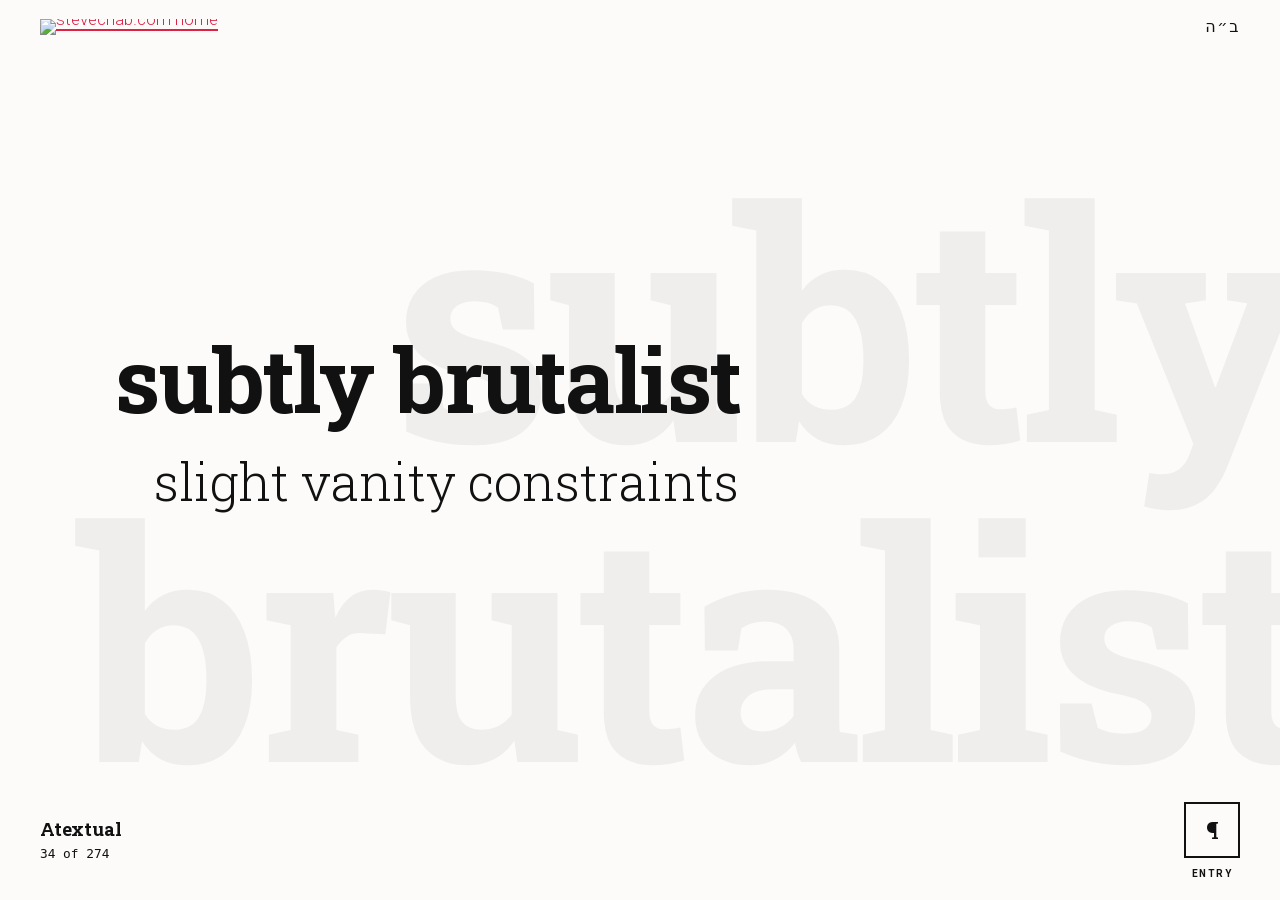
==== commit 304ac142: "new and improved" ====
--- a/atextual/index.html
+++ b/atextual/index.html
@@ -8,7 +8,7 @@
   <meta name="viewport" content="width=device-width, initial-scale=1">
   <link rel="canonical" href="https://stevechab.com/atextual/">
 
-  <meta name="robots" content="noindex, noimageindex">
+  <meta name="robots" content="max-image-preview:large">
 
   <meta name="author" content="Steve Chab">
   <meta name="theme-color" content="#fcfbfa" media="(prefers-color-scheme: light)">
@@ -144,12 +144,7 @@
   <a class="skip-link" href="#controls">Skip to the controls</a>
 
   <header class="shell masthead piece__head">
-    <nav class="nav" aria-label="Main">
-      <a class="nav__link" href="../">stevechab.com</a>
-      <a class="nav__link" href="../work/">Work</a>
-      <a class="nav__link" href="../fun/">Fun</a>
-      <a class="nav__link" href="../resume/">Resume</a>
-    </nav>
+    <a class="masthead__home" href="../"><img src="../favicon.svg" alt="stevechab.com home" width="32" height="32"></a>
 
     <p class="masthead__baruch" title="Baruch Hashem, blessed is the name"><span class="sr-only">Baruch Hashem, blessed is the name </span><span lang="he">ב״ה</span></p>
   </header>
@@ -160,7 +155,7 @@
 
   <main class="piece__stage">
     <noscript>
-      <p class="no-js-note shell">This one runs on JavaScript. Turn it on and reload for the dictionary, or <a href="atextual.json">read the raw entries as JSON</a>.</p>
+      <p class="no-js-note shell">This one runs on JavaScript. Turn it on and reload for the dictionary.</p>
     </noscript>
 
     <dl class="entry" id="entry" aria-live="polite">
@@ -172,7 +167,7 @@
   <div class="shell bar" id="controls" tabindex="-1">
     <div class="bar__id">
       <h1 class="bar__title">Atextual</h1>
-      <p class="bar__readout" aria-live="polite"><span class="sr-only">Entry </span><b id="entry-count">1 of 274</b></p>
+      <p class="bar__readout" aria-live="polite"><span class="sr-only">Entry </span><b id="entry-count"></b></p>
     </div>
 
     <div class="bar__controls">
@@ -184,6 +179,8 @@
       </div>
     </div>
   </div>
+
+  <script src="../js/piece.js"></script>
 
   <script>
     (function () {
@@ -235,7 +232,7 @@
       { "term": "experimental orchard", "definition": "polyrhythmic cocktail" },
       { "term": "farmy", "definition": "agricultural manner" },
       { "term": "hogs & kisses", "definition": "bacon addiction" },
-      { "term": "holy curds", "definition": "pure" },
+      { "term": "holy curds", "definition": "pure, actualized cheese" },
       { "term": "honeycreeper", "definition": "horrible molasses surplus" },
       { "term": "Institute for Maple Syrup", "definition": "6 degrees of Canadian bacon" },
       { "term": "lean hogs", "definition": "jumbo shrimp" },
@@ -251,9 +248,9 @@
       { "term": "tunnel cake", "definition": "birthday rat" },
       { "term": "bony laugh", "definition": "skeletal snicker" },
       { "term": "boxed parrot", "definition": "mail-order taxidermy" },
-      { "term": "brief fright", "definition": "from zero to fearful" },
+      { "term": "brief fright", "definition": "from zero to fearful, quickly" },
       { "term": "carbonated blood", "definition": "sparkling morbidity" },
-      { "term": "cartoon rainbow of blood", "definition": "anything fake" },
+      { "term": "cartoon rainbow of blood", "definition": "anything fake, morbid" },
       { "term": "cartoon roboticist", "definition": "mad imaginary villain" },
       { "term": "choice test subjects", "definition": "delicious specimens" },
       { "term": "deathinition", "definition": "morbid dictionary entry" },
@@ -282,7 +279,7 @@
       { "term": "heckno", "definition": "evangelical EDM compilation" },
       { "term": "hefty leek", "definition": "Heavy Vegetable cover band" },
       { "term": "meth grips", "definition": "secular hip-hop addiction" },
-      { "term": "music of the gaps", "definition": "personalized" },
+      { "term": "music of the gaps", "definition": "personalized, algorithmic curation" },
       { "term": "smooth gabber", "definition": "jumbo shrimp juking it out" },
       { "term": "tonal annihilation", "definition": "chords of death" },
       { "term": "Africadabra", "definition": "black magic" },
@@ -301,7 +298,7 @@
       { "term": "dismantling batteries", "definition": "wear gloves" },
       { "term": "fluxtravagant", "definition": "extreme flux" },
       { "term": "future clips", "definition": "feminist haircut critique" },
-      { "term": "glass lightning rod", "definition": "anything fragile" },
+      { "term": "glass lightning rod", "definition": "anything fragile, fast" },
       { "term": "goat dents", "definition": "don't park in a petting zoo" },
       { "term": "golden marches", "definition": "fast food identity politics" },
       { "term": "homotextual", "definition": "transgender trendsetter" },
@@ -312,7 +309,7 @@
       { "term": "merry chrispness", "definition": "tis the season for focus" },
       { "term": "midnightish", "definition": "about midnight" },
       { "term": "mobile composting", "definition": "throwing apple cores from a vehicle" },
-      { "term": "mooty blues", "definition": "big" },
+      { "term": "mooty blues", "definition": "big, sad" },
       { "term": "newborn vipers", "definition": "bitin' worms" },
       { "term": "paradoxical oxymoron", "definition": "illogically unacceptable" },
       { "term": "party residue", "definition": "wear shoes" },
@@ -360,7 +357,7 @@
       { "term": "impastor", "definition": "not real clergy" },
       { "term": "improverbs", "definition": "liberal theology" },
       { "term": "kingdomize", "definition": "Jesus as King" },
-      { "term": "logical jesus", "definition": "full" },
+      { "term": "logical jesus", "definition": "full, working conversion" },
       { "term": "Lukewarmness", "definition": "fuzzy Gospel feeling" },
       { "term": "Mennonite mosh pit", "definition": "strange fire" },
       { "term": "moderately immortal", "definition": "kinda living forever" },
@@ -400,7 +397,7 @@
       { "term": "sirs vaccine", "definition": "formality guard" },
       { "term": "solve this puzzle to prove your humanity", "definition": "science" },
       { "term": "subliminal neo-nazism", "definition": "scielence" },
-      { "term": "teeth to gum ratio", "definition": "smile" },
+      { "term": "teeth to gum ratio", "definition": "smile, and forget about the surgery" },
       { "term": "umptillionth", "definition": "billions and billions" },
       { "term": "!!''", "definition": "Pronounced False" },
       { "term": "1000 categories", "definition": "field of checkboxes" },
@@ -433,7 +430,7 @@
       { "term": "information scent", "definition": "resolving secrets" },
       { "term": "internet hate crimes", "definition": "straw men talking ship" },
       { "term": "lurker", "definition": "persuasive digital experiences" },
-      { "term": "machine olfaction", "definition": "“Alexa" },
+      { "term": "machine olfaction", "definition": "“Alexa, do I need a bath?”" },
       { "term": "mixed reality", "definition": "digital certainty index" },
       { "term": "murky privacy waters", "definition": "piece of the puddle" },
       { "term": "new orphan report", "definition": "starving African baby calendar" },
@@ -450,7 +447,7 @@
       { "term": "robosexual", "definition": "hard-on technology" },
       { "term": "scrubbing routine", "definition": "clean data are happy data" },
       { "term": "sealed sub-community boat", "definition": "private internet cruise" },
-      { "term": "search engine physics", "definition": "gravity" },
+      { "term": "search engine physics", "definition": "gravity, public relations" },
       { "term": "sin is just malware", "definition": "trojan cockroach celebrated" },
       { "term": "strange characters", "definition": "text sanitization" },
       { "term": "three column collapse", "definition": "colonnaded accordionists" },
@@ -470,7 +467,6 @@
       var count      = document.getElementById('entry-count');
       var frame      = document.body;
       var button     = document.getElementById('next-btn');
-      var mark       = button.querySelector('.control__mark');
 
       // Opens at a random entry, then reads forward in order and wraps.
       var current = Math.floor(Math.random() * json.length);
@@ -493,19 +489,9 @@
         frame.classList.add('is-fresh');
       }
 
-      function turnMark() {
-        mark.classList.remove('control__mark--turning');
-        void mark.offsetWidth;
-        mark.classList.add('control__mark--turning');
-      }
-
-      mark.addEventListener('animationend', function () {
-        mark.classList.remove('control__mark--turning');
-      });
-
       button.addEventListener('click', function () {
         nextEntry();
-        turnMark();
+        Piece.turn(button);
       });
 
       nextEntry();
--- a/css/site.css
+++ b/css/site.css
@@ -1,5 +1,5 @@
 /* ==================================================================
-   stevechab.com — the shell
+   The shell
    ==================================================================
    Tokens, base elements, and the parts every page carries: skip link,
    running head, footer, wordmark, focus, motion guard, print. Page
@@ -90,7 +90,7 @@
   --link: var(--accent-600);
   --link-hover: var(--accent-800);
   --focus-ring: var(--accent-600);
-  --selection: #f89;
+  --selection: var(--accent-300);
 
   /* --- type --- */
   --font-slab: 'Roboto Slab', Georgia, 'Times New Roman', serif;
@@ -152,7 +152,7 @@
     --link: var(--accent-400);
     --link-hover: var(--accent-300);
     --focus-ring: var(--accent-400);
-    --selection: #d24;
+    --selection: var(--accent-600);
   }
 }
 
@@ -277,9 +277,9 @@
   padding-right: var(--shell-pad);
 }
 
-/* Nav flush left, ב״ה in the right corner. The auto margin does that,
-   not space-between: narrow screens wrap the blessing onto a line of
-   its own, where space-between would drop it back to the left. */
+/* Home mark flush left, ב״ה in the right corner. The auto margin does
+   that, not space-between: narrow screens wrap the blessing onto a line
+   of its own, where space-between would drop it back to the left. */
 
 .masthead {
   display: flex;
@@ -299,40 +299,19 @@
   letter-spacing: .1em;
 }
 
-.nav {
-  display: flex;
-  flex-wrap: wrap;
-  justify-content: flex-start;
-  gap: .9rem 1.6rem;
-  align-items: baseline;
-}
-
-.nav__link {
-  font-size: 11px;
-  font-weight: 700;
-  letter-spacing: .18em;
-  text-transform: uppercase;
-  color: var(--text);
-  text-decoration: none;
-  border-bottom: var(--border-width) solid var(--rule);
-  padding-bottom: 2px;
-  /* The box measures 22px, under WCAG 2.2's 24px target floor. The 3px
-     goes on top so the rule under the word stays put: hover and current
-     trade the same 3px between padding and border. */
-  padding-top: 3px;
-}
-
-.nav__link:hover {
-  color: var(--text);
-  border-bottom-color: var(--link);
-  border-bottom-width: 3px;
-  padding-bottom: 0;
-}
-
-.nav__link[aria-current="page"] {
-  border-bottom: 3px solid var(--link);
-  padding-bottom: 0;
-}
+/* The favicon is the home link. It centers rather than sitting on a
+   baseline, because a picture has none to share with the blessing.
+   32px clears the 24px target floor. */
+
+.masthead__home {
+  display: block;
+  align-self: center;
+  line-height: 0;
+}
+
+.masthead__home img { width: 32px; height: 32px; }
+
+.masthead__home ~ .masthead__baruch { align-self: center; }
 
 .wordmark {
   text-align: center;
@@ -344,12 +323,11 @@
   width: 100%;
   max-width: 900px;
   min-width: 180px;
-  margin: 0 auto calc(var(--space-6));
+  margin: 0 auto var(--space-6);
 }
 
 /* --- chabstract -----------------------------------------------------
-   The wordmark competes with the h1 on mobile, so make it "chabstract."
-   Show partial wordmark as hero instead: zoom-in, crop, and add bg color. */
+   A partial wordmark as texture: zoomed in, cropped, on the accent. */
 
 .wordmark--crop {
   background-color: var(--accent-400);
@@ -359,24 +337,6 @@
 
 .wordmark--crop .wordmark__mark {
   transform: scale(9) translateX(-27%) rotate(-5deg);
-}
-
-@media (min-width: 768px) {
-  main.shell > .wordmark--crop {
-    background-color: transparent;
-    margin-bottom: 0;
-    overflow: visible;
-  }
-
-  main.shell > .wordmark--crop .wordmark__mark { transform: none; }
-}
-
-/* --- narrow screens -------------------------------------------------
-   Try to keep nav and the blessing on one line. */
-
-@media (max-width: 767px) {
-  .masthead { column-gap: .75rem; }
-  .nav { gap: .9rem .75rem; }
 }
 
 .site-footer {
@@ -391,13 +351,6 @@
   font-weight: 400;
 }
 
-.site-footer__nav {
-  display: flex;
-  flex-wrap: wrap;
-  gap: 1.1rem;
-  font-size: .8rem;
-}
-
 .site-footer__place {
   margin: 0;
   font-size: .72rem;
@@ -405,10 +358,47 @@
   text-transform: uppercase;
 }
 
+.site-footer--center {
+  flex-direction: column;
+  justify-content: center;
+}
+
+/* --- social icons ----------------------------------------------------
+   A centered row of brand marks in place of text links. Each link is a
+   44px square around a 24px mark, over the target floor. */
+
+.social {
+  margin: 0;
+  padding: 0;
+  list-style: none;
+  display: flex;
+  flex-wrap: wrap;
+  justify-content: center;
+  gap: var(--space-2);
+}
+
+.social__link {
+  display: grid;
+  place-items: center;
+  width: 44px;
+  height: 44px;
+  color: var(--text);
+  transition: color var(--duration-fast) var(--ease-out);
+}
+
+.social__link:hover { color: var(--link-hover); }
+
+.social__icon {
+  display: block;
+  width: 24px;
+  height: 24px;
+  fill: currentColor;
+}
+
 /* ==================================================================
    Page head — every page after the homepage
    ==================================================================
-   /work, /fun, and /resume all open the same way: a slab title at the
+   Every content page opens the same way: a slab title at the
    homepage's h1 size, one lede at the homepage's lede size, both flush
    with the shell's left margin.
    ================================================================== */
@@ -435,10 +425,9 @@
 /* ==================================================================
    Section label
    ==================================================================
-   The small uppercase heading that names a column, a group, or a
-   resume section. Sizes and margins belong to the page that uses it.
-   Both the label and its gloss sit at full ink; a muted gray here
-   measures near 2.5:1 and fails AA.
+   The small uppercase heading that names a section. Sizes and margins
+   belong to the page that uses it. It sits at full ink; a muted gray
+   here measures near 2.5:1 and fails AA.
    ================================================================== */
 
 .label {
@@ -448,43 +437,6 @@
   text-transform: uppercase;
   color: var(--text);
   text-align: left;
-}
-
-.label__gloss { font-weight: 400; }
-
-/* ==================================================================
-   The empty slot
-   ==================================================================
-   Placeholder. Every .slot is a hole waiting for a real <img> or
-   <video>, and nothing else in the stylesheet depends on it.
-   ================================================================== */
-
-.slot {
-  display: grid;
-  align-content: center;
-  gap: var(--space-2);
-  padding: var(--space-6);
-  border: var(--border-width-thick) dashed var(--rule);
-  border-radius: var(--radius-sm);
-  aspect-ratio: 16 / 10;
-  text-align: left;
-}
-
-.slot--video { aspect-ratio: 16 / 9; }
-.slot--tall { aspect-ratio: 4 / 5; }
-
-.slot__kind {
-  margin: 0;
-  font-size: .68rem;
-  font-weight: 700;
-  letter-spacing: .2em;
-  text-transform: uppercase;
-}
-
-.slot__note {
-  margin: 0;
-  font-size: .9rem;
-  line-height: var(--leading-snug);
 }
 
 /* ==================================================================
@@ -745,7 +697,6 @@
      A form field and a dialog print as nothing at all. */
   .skip-link,
   .masthead,
-  .slot,
   .field,
   .gate,
   .gate[open] { display: none; }
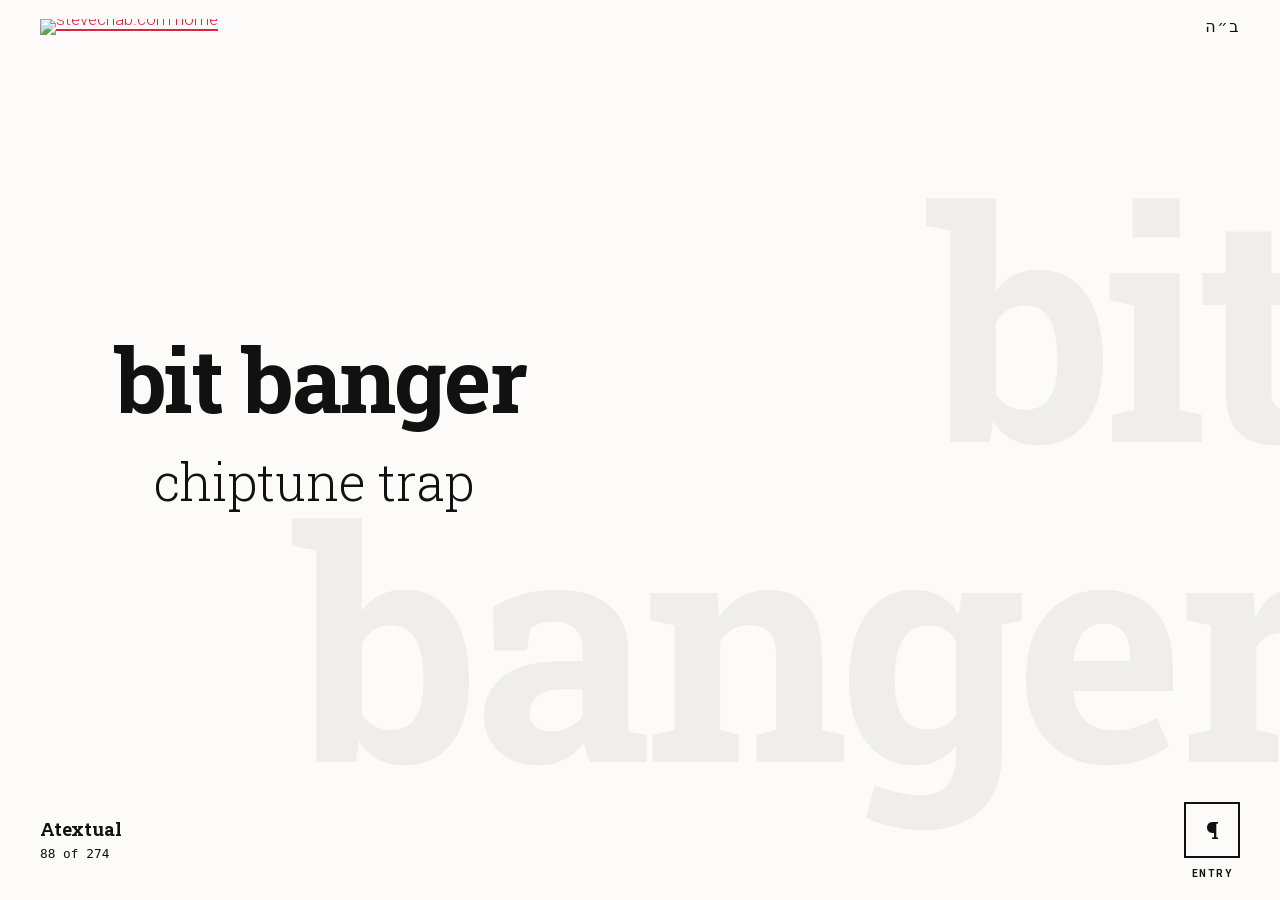
==== commit 93f99abf: "add poly + share cards" ====
--- a/atextual/index.html
+++ b/atextual/index.html
@@ -19,12 +19,12 @@
   <meta property="og:url" content="https://stevechab.com/atextual/">
   <meta property="og:title" content="Atextual, a Dictionary of Fake Band Names by Steve Chab">
   <meta property="og:description" content="A dictionary of fake band names and song titles, hundreds of entries deep. Press for the next one.">
-  <meta property="og:image" content="https://stevechab.com/share-card.png">
+  <meta property="og:image" content="https://stevechab.com/atextual/share-card.png">
   <meta property="og:image:width" content="1200">
   <meta property="og:image:height" content="630">
-  <meta property="og:image:alt" content="Steve Chab's signature mark over his name and the line: I make the internet pretty.">
+  <meta property="og:image:alt" content="Atextual: the entry chromatoast, chromatic croutons, beside the line: Eccentric and punny inside jokes.">
   <meta name="twitter:card" content="summary_large_image">
-  <meta name="twitter:image:alt" content="Steve Chab's signature mark over his name and the line: I make the internet pretty.">
+  <meta name="twitter:image:alt" content="Atextual: the entry chromatoast, chromatic croutons, beside the line: Eccentric and punny inside jokes.">
 
   <link rel="icon" href="../favicon.ico" sizes="32x32">
   <link rel="icon" href="../favicon.svg" type="image/svg+xml">
--- a/css/site.css
+++ b/css/site.css
@@ -1,24 +1,8 @@
 /* ==================================================================
    The shell
-   ==================================================================
-   Tokens, base elements, and the parts every page carries: skip link,
-   running head, footer, wordmark, focus, motion guard, print. Page
-   layout lives in each page's own partial.
-
-   Contrast ratios in comments are measured. WCAG 2.2 AA asks 4.5:1
-   for body text, 3:1 for large text and non-text UI.
-   ================================================================== */
-
-/* ------------------------------------------------------------------
-   Fonts, self-hosted
-   ------------------------------------------------------------------
-   Variable builds: one file per family per subset carries the whole
-   100 to 900 axis. unicode-range keeps latin-ext unfetched until a
-   page sets a character in it, so an English page takes the two latin
-   files and stops.
-
-   Licence and provenance: web/fonts/LICENSE.txt
-   ------------------------------------------------------------------ */
+   ================================================================== */
+
+/* Font licence and provenance: web/fonts/LICENSE.txt */
 
 @font-face {
   font-family: 'Roboto';
@@ -68,19 +52,19 @@
 :root {
   color-scheme: light dark;
 
-  /* --- primitives: ink and paper --- */
+  /* --- ink and paper --- */
   --black: #000;
   --white: #fff;
-  --ink-900: #111;          /* body text on light */
-  --paper-50: #fcfbfa;      /* light surface */
-  --ink-050: #f2f0ee;       /* body text on dark */
-  --paper-950: #0a0a0a;     /* dark surface */
-
-  /* --- primitives: the accent ramp, one hue family --- */
-  --accent-300: #f89;       /* 9.23:1 on #000, hover on dark */
+  --ink-900: #111;
+  --paper-50: #fcfbfa;
+  --ink-050: #f2f0ee;
+  --paper-950: #0a0a0a;
+
+  /* --- the accent ramp. Measured contrast, AA wants 4.5:1 --- */
+  --accent-300: #f89;       /* 9.23:1 on #000 */
   --accent-400: #f67;       /* 7.42:1 on #000, 6.99:1 on #0a0a0a */
   --accent-600: #d24;       /* 4.79:1 on #fff, 4.63:1 on #fcfbfa */
-  --accent-800: #b23;       /* 6.20:1 on #fff, hover on light */
+  --accent-800: #b23;       /* 6.20:1 on #fff */
 
   /* --- semantic: light surface (default) --- */
   --surface: var(--paper-50);
@@ -125,7 +109,7 @@
   --border-width-thick: 2px;
   --radius-sm: 2px;
 
-  /* --- z-index, no magic numbers --- */
+  /* --- z-index --- */
   --z-base: 0;
   --z-raised: 10;
   --z-sticky: 100;
@@ -186,10 +170,8 @@
 
 img, svg, video, canvas, iframe { max-width: 100%; vertical-align: middle; }
 
-/* The width and height attributes reserve the box before the file
-   lands; height: auto lets it shrink with the column and keep the
-   ratio. A <video> needs it said out loud, or the height attribute is
-   taken as a pixel height and the frame stretches. */
+/* A video needs this said out loud, or its height attribute is taken
+   as a pixel height and the frame stretches. */
 img, video { height: auto; }
 
 h1, h2, h3, h4 { font-family: var(--font-slab); font-weight: 700; }
@@ -208,7 +190,6 @@
   text-decoration-thickness: 3px;
 }
 
-/* One ring, measured over 3:1 on both surfaces. */
 a:focus-visible,
 button:focus-visible,
 summary:focus-visible,
@@ -219,13 +200,6 @@
   outline: 3px solid var(--focus-ring);
   outline-offset: 3px;
   border-radius: var(--radius-sm);
-}
-
-@supports not selector(:focus-visible) {
-  a:focus, button:focus, input:focus, select:focus, textarea:focus {
-    outline: 3px solid var(--focus-ring);
-    outline-offset: 3px;
-  }
 }
 
 .sr-only {
@@ -260,9 +234,8 @@
 
 .skip-link:focus { transform: translateY(0); }
 
-/* Jump targets. js/jump.js moves the keyboard to whatever a same-page
-   link points at. The target is out of the Tab order and only ever
-   focused on purpose, so it draws no ring. */
+/* Jump targets are out of the Tab order and only ever focused on
+   purpose by js/jump.js, so they draw no ring. */
 
 [tabindex="-1"]:focus { outline: none; }
 
@@ -277,19 +250,18 @@
   padding-right: var(--shell-pad);
 }
 
-/* Home mark flush left, ב״ה in the right corner. The auto margin does
-   that, not space-between: narrow screens wrap the blessing onto a line
-   of its own, where space-between would drop it back to the left. */
-
 .masthead {
   display: flex;
-  align-items: baseline;
-  justify-content: space-between;
+  align-items: center;
   gap: var(--space-4) var(--space-8);
   flex-wrap: wrap;
   padding-top: 1.1rem;
   padding-bottom: 1.3rem;
 }
+
+/* The auto margin, not space-between: a narrow screen wraps the
+   blessing onto a line of its own, where space-between would drop it
+   back to the left. */
 
 .masthead__baruch {
   margin: 0;
@@ -299,19 +271,12 @@
   letter-spacing: .1em;
 }
 
-/* The favicon is the home link. It centers rather than sitting on a
-   baseline, because a picture has none to share with the blessing.
-   32px clears the 24px target floor. */
-
 .masthead__home {
   display: block;
-  align-self: center;
   line-height: 0;
 }
 
 .masthead__home img { width: 32px; height: 32px; }
-
-.masthead__home ~ .masthead__baruch { align-self: center; }
 
 .wordmark {
   text-align: center;
@@ -363,14 +328,14 @@
   justify-content: center;
 }
 
-/* --- social icons ----------------------------------------------------
-   A centered row of brand marks in place of text links. Each link is a
-   44px square around a 24px mark, over the target floor. */
+/* --- social icons --------------------------------------------------
+   Each link is a 44px square around a 24px mark, over the target
+   floor. */
 
 .social {
   margin: 0;
   padding: 0;
-  list-style: none;
+  list-style-type: none;
   display: flex;
   flex-wrap: wrap;
   justify-content: center;
@@ -397,10 +362,6 @@
 
 /* ==================================================================
    Page head — every page after the homepage
-   ==================================================================
-   Every content page opens the same way: a slab title at the
-   homepage's h1 size, one lede at the homepage's lede size, both flush
-   with the shell's left margin.
    ================================================================== */
 
 .sheet-head {
@@ -425,9 +386,8 @@
 /* ==================================================================
    Section label
    ==================================================================
-   The small uppercase heading that names a section. Sizes and margins
-   belong to the page that uses it. It sits at full ink; a muted gray
-   here measures near 2.5:1 and fails AA.
+   Sizes and margins belong to the page that uses it. A muted gray at
+   this size measures near 2.5:1 and fails AA, so it stays at full ink.
    ================================================================== */
 
 .label {
@@ -435,26 +395,18 @@
   font-weight: 700;
   letter-spacing: .18em;
   text-transform: uppercase;
-  color: var(--text);
   text-align: left;
 }
 
 /* ==================================================================
-   Components
-   ==================================================================
-   The square control, the button, the motion gate, and the source
-   field. Shared by the pieces and /design, so they live here rather
-   than in css/piece.css. The frame around them, head and stage and
-   bar, is still the pieces' own and stays in piece.css.
+   Components — shared by the pieces and /design
    ================================================================== */
 
 /* --- the square control --------------------------------------------
-   A square with a rule and a geometric mark. The caption is the
-   accessible name since the glyph can be abstract.
-
-   The fill uses .is-on rather than aria-pressed since the language
-   sometimes toggles (Play becomes Pause), and adding aria can cause
-   the state to be announced twice. */
+   The caption is the accessible name, since the glyph can be
+   abstract. The fill hangs off .is-on rather than aria-pressed: the
+   caption already flips (Play becomes Pause), and aria-pressed on top
+   of that announces the state twice. */
 
 .control {
   flex: none;
@@ -501,22 +453,14 @@
 
 .control__mark svg { display: block; fill: currentColor; }
 
-/* One word. Anything longer is screen reader text inside the caption,
-   so the accessible name says "Next scene" while the page shows
-   "Scene". */
-
 .control__caption {
   font-size: 10px;
   font-weight: 700;
   letter-spacing: .14em;
   text-transform: uppercase;
-  color: var(--text);
   text-align: center;
   white-space: nowrap;
 }
-
-/* One full turn on press. The class is added on click and removed when
-   the turn ends, so a fast press turns every time. */
 
 @keyframes control-turn {
   from { transform: rotate(0turn); }
@@ -528,12 +472,6 @@
 }
 
 /* --- the motion gate ------------------------------------------------
-   A <dialog> opened with showModal(), so the keyboard stays inside it,
-   the page behind goes inert, and Escape closes it. The rules below
-   only undo what the browser draws around a dialog by default: the
-   border, the shrink-to-fit box, and the centering margins. A modal
-   dialog rides the top layer, so it needs no z-index.
-
    The layout hangs off [open]. A closed dialog is display: none by the
    browser's own rules, and a bare .gate { display: grid } would beat
    that and leave the warning on the screen. */
@@ -606,9 +544,8 @@
 .btn--solid:hover { background: transparent; color: var(--text); }
 
 /* --- the source field ----------------------------------------------
-   The label sits under the box, set like the caption under a square.
-   It still comes first in the source; column-reverse moves it, so a
-   screen reader hears the name before the box. */
+   The label comes first in the source and column-reverse drops it
+   under the box, so a screen reader hears the name before the box. */
 
 .field {
   display: flex;
@@ -622,7 +559,6 @@
   font-weight: 700;
   letter-spacing: .14em;
   text-transform: uppercase;
-  color: var(--text);
   text-align: left;
 }
 
@@ -639,9 +575,7 @@
 
 .field__input::placeholder { color: var(--text); opacity: .62; }
 
-/* --- narrow screens -------------------------------------------------
-   Below 600px the captions stack under smaller squares, still over the
-   44px target floor. */
+/* --- narrow screens ----------------------------------------------- */
 
 @media (max-width: 599px) {
   .control { width: 48px; gap: .3rem; }
@@ -658,9 +592,8 @@
 /* ==================================================================
    Motion guard
    ==================================================================
-   This site ships strobing and flashing work on purpose. A reduced
-   motion setting stops every animation, including ones declared in a
-   page's own <style> block.
+   The star carries no specificity and has to reach animations declared
+   in a page's own <style> block, hence !important.
    ================================================================== */
 
 @media (prefers-reduced-motion: reduce) {
@@ -679,8 +612,6 @@
 
 /* ==================================================================
    Print
-   ==================================================================
-   Every page prints as a document.
    ================================================================== */
 
 @media print {
@@ -693,8 +624,6 @@
 
   a { color: #000; }
 
-  /* The running head is chrome; the page's own h1 carries the identity.
-     A form field and a dialog print as nothing at all. */
   .skip-link,
   .masthead,
   .field,
--- a/css/piece.css
+++ b/css/piece.css
@@ -1,17 +1,10 @@
 /* ==================================================================
-   The piece shell — every full-bleed art page
+   The piece frame — head, stage, bar
    ==================================================================
-   /logo, /atextual, /tartan, and /larvascript are single-screen
-   pieces sharing one frame: the site masthead on top, the art filling
-   everything between, a control bar underneath. No site footer; these
-   pages are one screen with no scroll.
-
-   Tokens, masthead, nav, focus ring, the square control, the button,
-   the motion gate, the source field, and the motion guard all come
-   from css/site.css. What is left here is the frame itself.
+   The components that stand in the bar come from css/site.css.
    ================================================================== */
 
-/* --- the frame ------------------------------------------------------ */
+/* --- the frame ---------------------------------------------------- */
 
 .piece {
   min-height: 100dvh;
@@ -34,8 +27,8 @@
   z-index: var(--z-header);
 }
 
-/* The stage clips, never scrolls, and owns its background so a piece
-   can go black under a light page. */
+/* The stage owns its background, so a piece can go black under a light
+   page. */
 
 .piece__stage {
   position: relative;
@@ -43,17 +36,12 @@
   background: var(--surface);
 }
 
-/* No blanket "inset: 0" on stage children: a rule on the child would
-   lose to it on specificity, and several pieces need a child that sits
-   somewhere other than the four corners. */
+/* --- the control bar ----------------------------------------------- */
 
-/* --- the control bar ------------------------------------------------ */
-
-/* justify-content, not a second auto margin. A long readout can push
-   the squares onto a row of their own, where no .bar__id holds the
-   free space; two auto margins would split the shared row and leave a
-   hole in the middle. flex-end only speaks on rows where nothing else
-   claims the space. */
+/* flex-end, not a second auto margin: a long readout can push the
+   squares onto a row of their own, where no .bar__id holds the free
+   space, and two auto margins would split that row and leave a hole in
+   the middle. */
 
 .bar {
   display: flex;
@@ -82,19 +70,11 @@
   letter-spacing: -.01em;
 }
 
-/* Each control matches the width of its square, so the captions
-   underneath cannot push the squares apart. The push to the right edge
-   comes from .bar__id claiming the free space, not from an auto margin
-   here. */
-
 .bar__controls {
   display: flex;
   flex-wrap: wrap;
   gap: .9rem 1.1rem;
 }
-
-/* The readout names what is showing. A polite live region, so a screen
-   reader hears the change without losing its place. */
 
 .bar__readout {
   margin: 0;
@@ -102,21 +82,16 @@
   font-family: var(--font-mono);
   font-size: .8rem;
   line-height: 1.7;
-  color: var(--text);
 }
 
 .bar__readout b { font-weight: 400; }
 
 .bar__line { display: block; }
 
-/* --- chrome away ----------------------------------------------------
-   Clicking the art hides the head and the bar, and Escape does the same
-   from the keyboard.
-
-   The frame gives up its other two rows at the same time. .piece is a
-   three-row grid, and hiding the head and the bar leaves the stage
-   auto-placed into the first row, which is auto-sized: the art would
-   collapse to nothing instead of going full screen. */
+/* --- chrome away ---------------------------------------------------
+   The frame drops to one row along with the head and the bar. Left at
+   three, the stage auto-places into the first, which is auto-sized,
+   and the art collapses to nothing instead of going full screen. */
 
 .piece.is-bare {
   grid-template-rows: minmax(0, 1fr);
@@ -126,9 +101,6 @@
 .is-bare .bar {
   display: none;
 }
-
-/* The hit target covers the stage and shows nothing, so the art is the
-   button. */
 
 .overlay {
   position: absolute;
@@ -141,36 +113,23 @@
   cursor: pointer;
 }
 
-/* The focus ring on the hit target, drawn by the stage rather than the
-   button. Two reasons: .overlay fills the stage exactly and
-   .piece__stage clips, so the shared +3px offset paints outside the
-   clip; and /larvascript gives the overlay mix-blend-mode and opacity,
-   which apply to the element whole, outline included, and blend the
-   ring into the art. A pseudo element on the button blends with it.
-   The inward outline stays behind @supports for browsers with no
-   :has(), where a faint ring beats none. */
+/* The stage draws the overlay's focus ring, not the overlay. The
+   overlay fills the stage exactly and the stage clips, so the shared
+   +3px offset in site.css would paint outside the clip; and
+   /larvascript gives the overlay mix-blend-mode and opacity, which
+   apply to the element whole, outline included, and blend the ring
+   into the art. */
 
-.overlay:focus-visible {
-  outline: 3px solid var(--focus-ring);
-  outline-offset: -6px;
-}
+.overlay:focus-visible { outline: none; }
 
-@supports not selector(:focus-visible) {
-  .overlay:focus { outline: 3px solid var(--focus-ring); outline-offset: -6px; }
-}
-
-@supports selector(:has(*)) {
-  .overlay:focus-visible { outline: none; }
-
-  .piece__stage:has(.overlay:focus-visible)::after {
-    content: '';
-    position: absolute;
-    inset: 3px;
-    z-index: 3;
-    border: 3px solid var(--focus-ring);
-    border-radius: var(--radius-sm);
-    pointer-events: none;
-  }
+.piece__stage:has(.overlay:focus-visible)::after {
+  content: '';
+  position: absolute;
+  inset: 3px;
+  z-index: 3;
+  border: 3px solid var(--focus-ring);
+  border-radius: var(--radius-sm);
+  pointer-events: none;
 }
 
 /* The hint sits over the hit target, so it stays see-through to the
@@ -193,11 +152,7 @@
   text-transform: uppercase;
 }
 
-.hint[hidden] { display: none; }
-
-/* --- narrow screens -------------------------------------------------
-   The bar wraps before the stage gives up its height. The squares and
-   the source field shrink in css/site.css, where they live. */
+/* --- narrow screens ----------------------------------------------- */
 
 @media (max-width: 599px) {
   .bar {
@@ -212,12 +167,9 @@
   /* The id sits on its own line down here, so the auto margin above has
      nothing to push against and the controls take the right edge. */
   .bar__controls { margin-inline-start: auto; }
-
 }
 
-/* --- print ----------------------------------------------------------
-   A screen of animation prints as nothing useful, so the page prints
-   its title alone. */
+/* --- print --------------------------------------------------------- */
 
 @media print {
   .piece { height: auto; display: block; }
